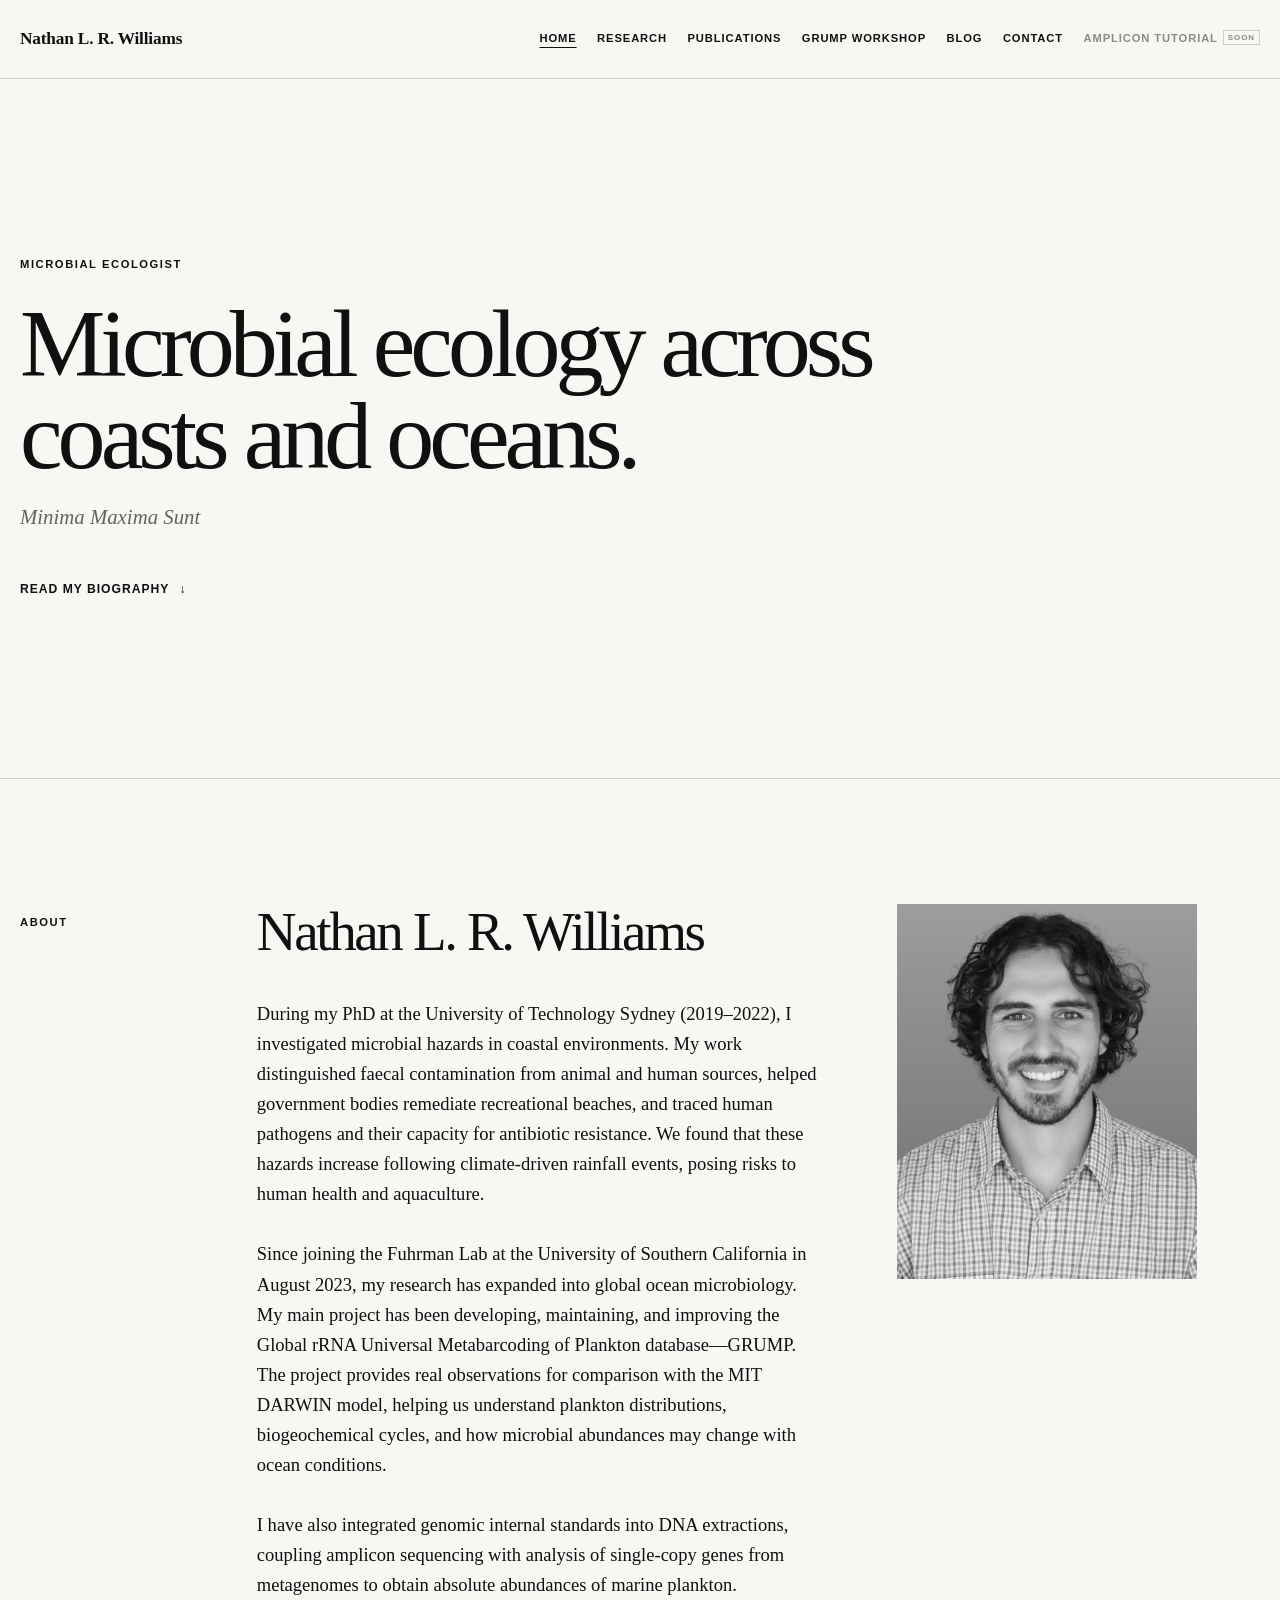
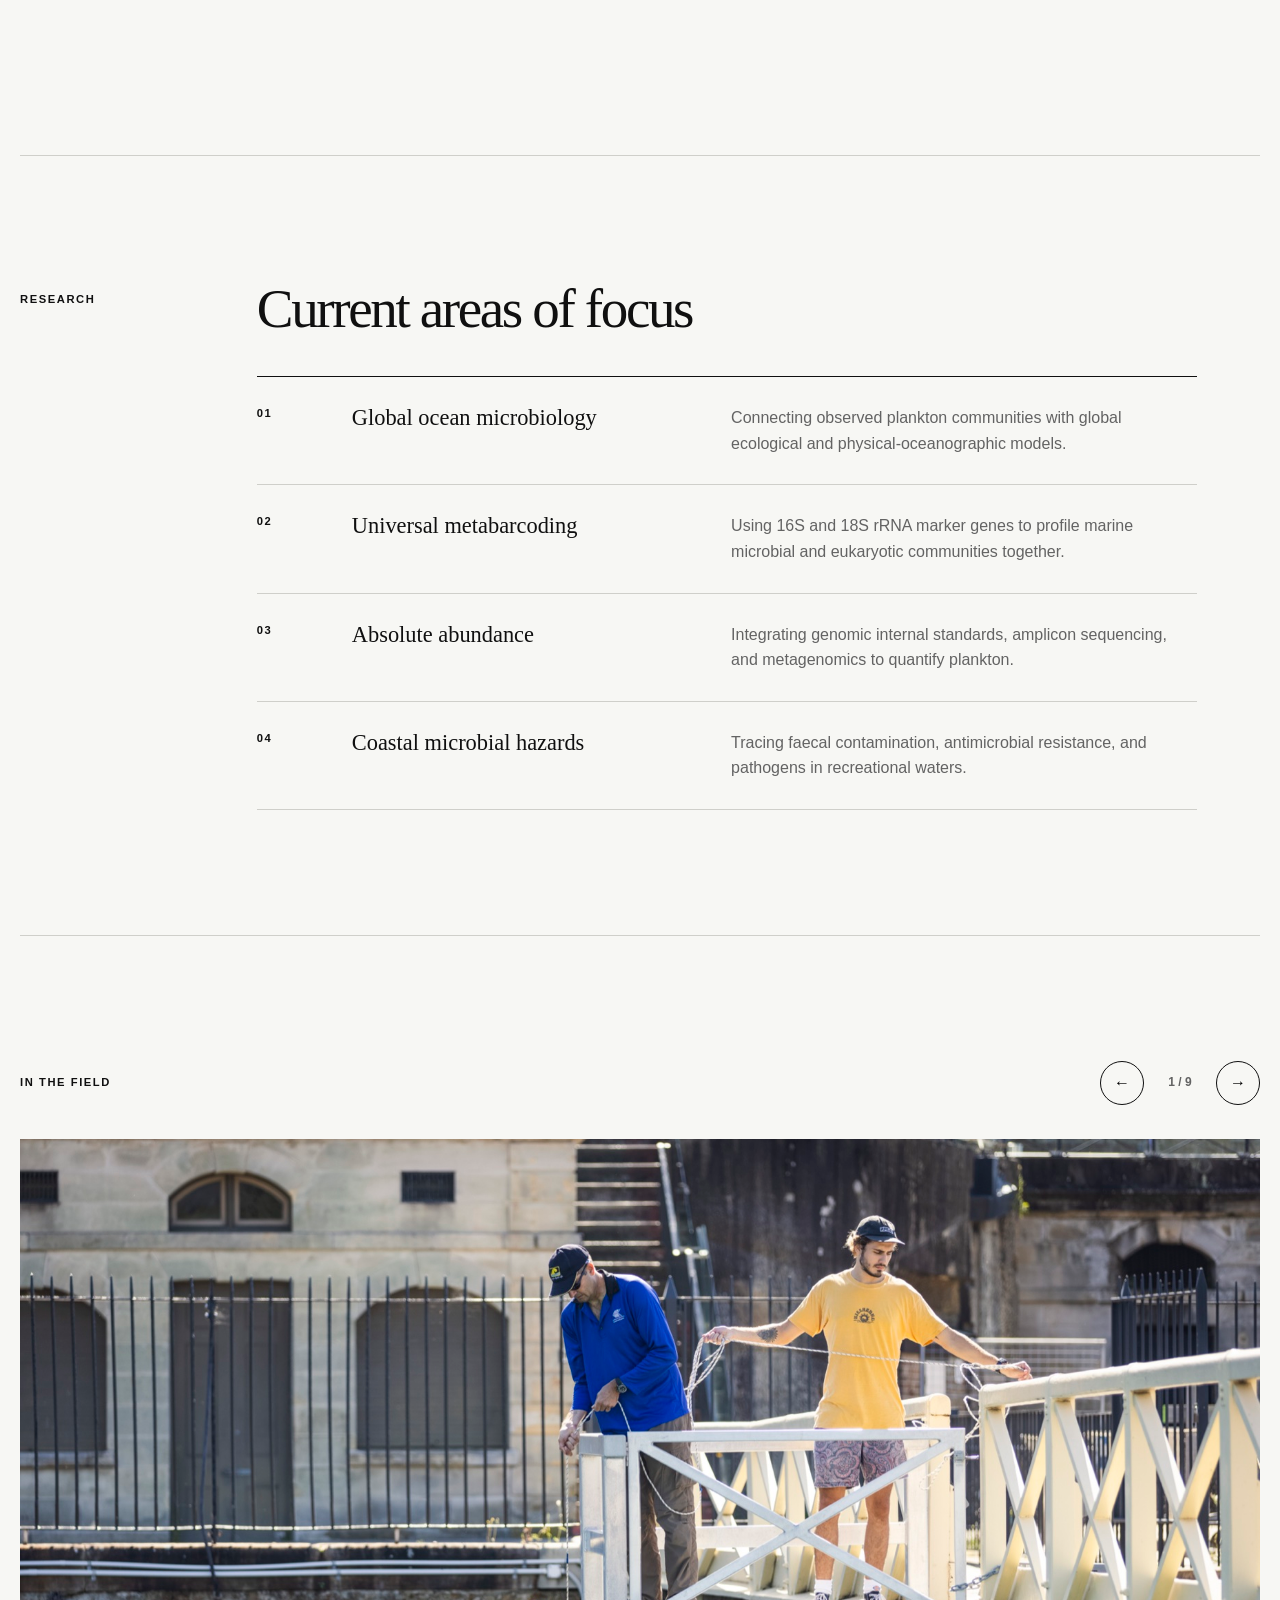
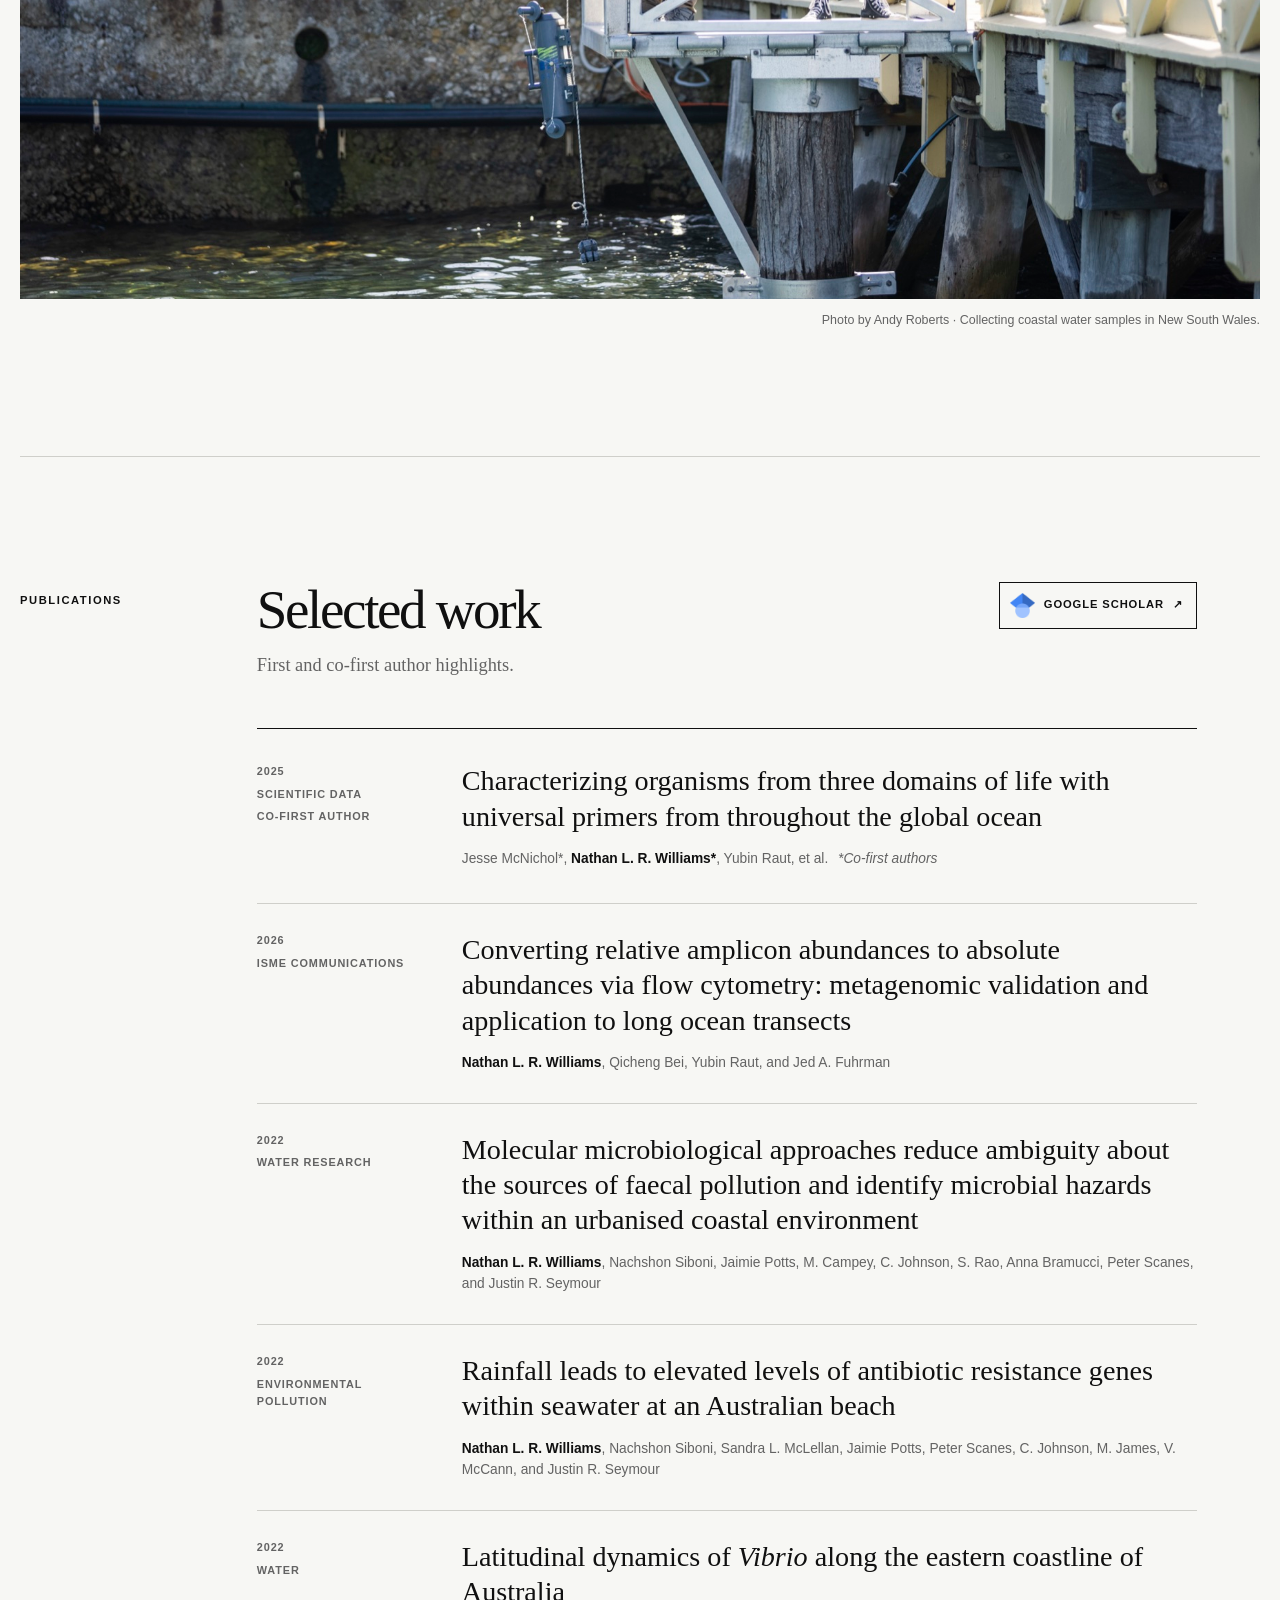
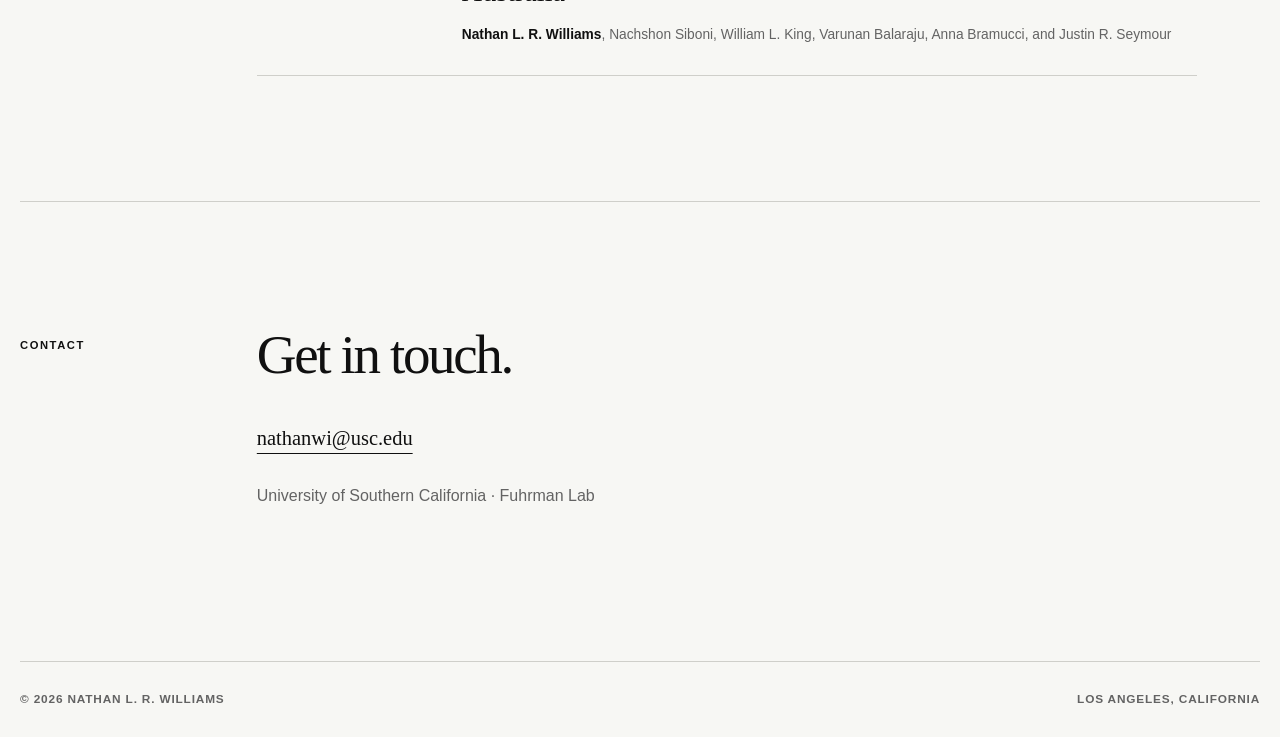
==== index.html @ d1e09d86 "Publish portfolio and GRUMP Workshop" ====
<!DOCTYPE html>
<html lang="en">
<head>
  <meta charset="UTF-8" />
  <meta name="viewport" content="width=device-width, initial-scale=1.0" />
  <meta name="description" content="Nathan L. R. Williams — microbial ecologist studying coastal environments, global ocean microbiology, and marine plankton." />
  <title>Nathan L. R. Williams</title>
  <link rel="stylesheet" href="css/style.css" />
  <script defer src="js/script.js"></script>
</head>
<body>
  <a class="skip-link" href="#main-content">Skip to content</a>

  <header class="site-header">
    <div class="header-inner">
      <a class="wordmark" href="#home" aria-label="Nathan L. R. Williams, home">Nathan L. R. Williams</a>
      <button class="menu-button" type="button" aria-expanded="false" aria-controls="site-navigation">Menu</button>
      <nav class="site-nav" id="site-navigation" aria-label="Main navigation">
        <a href="#home" aria-current="page">Home</a>
        <a href="#research">Research</a>
        <a href="#publications">Publications</a>
        <a href="workshop/index.html">GRUMP Workshop</a>
        <a href="blog/index.html">Blog</a>
        <a href="#contact">Contact</a>
        <span class="nav-pending" title="Coming soon">Amplicon Tutorial</span>
      </nav>
    </div>
  </header>

  <main id="main-content">
    <section class="hero" id="home">
      <div class="hero-inner">
        <p class="eyebrow">Microbial ecologist</p>
        <h1>Microbial ecology across coasts and oceans.</h1>
        <p class="motto">Minima Maxima Sunt</p>
        <a class="text-link" href="#about">Read my biography <span aria-hidden="true">↓</span></a>
      </div>
    </section>

    <section class="section section-rule" id="about">
      <div class="section-label">About</div>
      <div class="section-content">
        <div class="bio-layout">
          <div class="prose">
            <h2>Nathan L. R. Williams</h2>
            <p>
              During my PhD at the University of Technology Sydney (2019–2022), I investigated microbial hazards in
              coastal environments. My work distinguished faecal contamination from animal and human sources, helped
              government bodies remediate recreational beaches, and traced human pathogens and their capacity for
              antibiotic resistance. We found that these hazards increase following climate-driven rainfall events,
              posing risks to human health and aquaculture.
            </p>
            <p>
              Since joining the Fuhrman Lab at the University of Southern California in August 2023, my research has
              expanded into global ocean microbiology. My main project has been developing, maintaining, and improving
              the Global rRNA Universal Metabarcoding of Plankton database—GRUMP. The project provides real observations
              for comparison with the MIT DARWIN model, helping us understand plankton distributions, biogeochemical
              cycles, and how microbial abundances may change with ocean conditions.
            </p>
            <p>
              I have also integrated genomic internal standards into DNA extractions, coupling amplicon sequencing with
              analysis of single-copy genes from metagenomes to obtain absolute abundances of marine plankton.
            </p>
          </div>
          <figure class="portrait">
            <img src="images/nathanwi_usc_edu-d04190b7-edit.jpg" alt="Portrait of Nathan L. R. Williams" />
          </figure>
        </div>
      </div>
    </section>

    <section class="section section-rule" id="research">
      <div class="section-label">Research</div>
      <div class="section-content">
        <h2>Current areas of focus</h2>
        <div class="research-list">
          <article>
            <p class="item-number">01</p>
            <h3>Global ocean microbiology</h3>
            <p>Connecting observed plankton communities with global ecological and physical-oceanographic models.</p>
          </article>
          <article>
            <p class="item-number">02</p>
            <h3>Universal metabarcoding</h3>
            <p>Using 16S and 18S rRNA marker genes to profile marine microbial and eukaryotic communities together.</p>
          </article>
          <article>
            <p class="item-number">03</p>
            <h3>Absolute abundance</h3>
            <p>Integrating genomic internal standards, amplicon sequencing, and metagenomics to quantify plankton.</p>
          </article>
          <article>
            <p class="item-number">04</p>
            <h3>Coastal microbial hazards</h3>
            <p>Tracing faecal contamination, antimicrobial resistance, and pathogens in recreational waters.</p>
          </article>
        </div>
      </div>
    </section>

    <section class="fieldwork section-rule" aria-label="Fieldwork photographs">
      <div class="fieldwork-heading">
        <p class="eyebrow">In the field</p>
        <div class="carousel-controls">
          <button class="carousel-button" type="button" data-carousel-prev aria-label="Previous fieldwork photo">←</button>
          <p class="carousel-count" aria-live="polite"><span data-carousel-current>1</span> / <span data-carousel-total>9</span></p>
          <button class="carousel-button" type="button" data-carousel-next aria-label="Next fieldwork photo">→</button>
        </div>
      </div>
      <div class="carousel" data-carousel>
        <figure class="carousel-slide is-active">
          <img src="images/fieldwork-web/field-sampling-076.jpg" alt="Researchers lowering water-sampling equipment from a coastal pier" />
          <figcaption>Photo by Andy Roberts · Collecting coastal water samples in New South Wales.</figcaption>
        </figure>
        <figure class="carousel-slide">
          <img loading="lazy" src="images/fieldwork-web/field-sampling-081.jpg" alt="Collecting a coastal water sample from a dock" />
          <figcaption>Photo by Andy Roberts · Sampling the coastal microbial community.</figcaption>
        </figure>
        <figure class="carousel-slide">
          <img loading="lazy" src="images/fieldwork-web/field-sampling-107.jpg" alt="Carrying sampling containers beside a coastal sewage-overflow warning sign" />
          <figcaption>Photo by Andy Roberts · Tracing microbial hazards from catchment to coast.</figcaption>
        </figure>
        <figure class="carousel-slide">
          <img loading="lazy" src="images/fieldwork-web/field-sampling-119.jpg" alt="Researchers collecting water samples along a shoreline" />
          <figcaption>Photo by Andy Roberts · Sampling recreational coastal waters.</figcaption>
        </figure>
        <figure class="carousel-slide">
          <img loading="lazy" src="images/fieldwork-web/field-sampling-141.jpg" alt="A coastal field team standing beside a water-quality warning sign" />
          <figcaption>Photo by Andy Roberts · Field collaboration in New South Wales.</figcaption>
        </figure>
        <figure class="carousel-slide">
          <img loading="lazy" src="images/fieldwork%20slide%20deck/PXL_20240117_182306204.jpg" alt="Oceanographic equipment and open ocean viewed from a research vessel" />
          <figcaption>Oceanographic fieldwork at sea.</figcaption>
        </figure>
        <figure class="carousel-slide">
          <img loading="lazy" src="images/fieldwork%20slide%20deck/PXL_20240710_223654383.jpg" alt="Nathan Williams standing beside a research vessel" />
          <figcaption>Preparing for fieldwork aboard a research vessel.</figcaption>
        </figure>
        <figure class="carousel-slide">
          <img loading="lazy" src="images/fieldwork%20slide%20deck/PXL_20240911_183008460.jpg" alt="An oceanographic instrument being lowered into the ocean" />
          <figcaption>Deploying instruments to connect biology with ocean physics.</figcaption>
        </figure>
        <figure class="carousel-slide">
          <img loading="lazy" src="images/fieldwork%20slide%20deck/PXL_20241113_185504453.jpg" alt="Research vessel deck, sampling equipment, and the open ocean" />
          <figcaption>Working across scales, from individual samples to ocean basins.</figcaption>
        </figure>
      </div>
    </section>

    <section class="section section-rule" id="publications">
      <div class="section-label">Publications</div>
      <div class="section-content">
        <div class="publications-heading">
          <div>
            <h2>Selected work</h2>
            <p class="publication-intro">First and co-first author highlights.</p>
          </div>
          <a class="scholar-link" href="https://scholar.google.com.au/citations?user=ym854jgAAAAJ&amp;hl=en" target="_blank" rel="noopener">
            <img class="scholar-logo" src="images/Google_Scholar_logo.svg.webp" alt="" />
            <span>Google Scholar</span>
            <span aria-hidden="true">↗</span>
          </a>
        </div>

        <div class="publication-list">
          <article class="publication publication--featured">
            <div class="publication-meta">
              <span>2025</span>
              <span>Scientific Data</span>
              <span>Co-first author</span>
            </div>
            <h3>
              <a href="https://doi.org/10.1038/s41597-025-05423-9" target="_blank" rel="noopener">
                Characterizing organisms from three domains of life with universal primers from throughout the global ocean
              </a>
            </h3>
            <p>Jesse McNichol*, <strong>Nathan L. R. Williams*</strong>, Yubin Raut, et al. <span class="cofirst">*Co-first authors</span></p>
          </article>

          <article class="publication">
            <div class="publication-meta">
              <span>2026</span>
              <span>ISME Communications</span>
            </div>
            <h3>
              <a href="https://doi.org/10.1093/ismeco/ycag081" target="_blank" rel="noopener">
                Converting relative amplicon abundances to absolute abundances via flow cytometry: metagenomic
                validation and application to long ocean transects
              </a>
            </h3>
            <p><strong>Nathan L. R. Williams</strong>, Qicheng Bei, Yubin Raut, and Jed A. Fuhrman</p>
          </article>

          <article class="publication">
            <div class="publication-meta">
              <span>2022</span>
              <span>Water Research</span>
            </div>
            <h3>
              <a href="https://doi.org/10.1016/j.watres.2022.118534" target="_blank" rel="noopener">
                Molecular microbiological approaches reduce ambiguity about the sources of faecal pollution and
                identify microbial hazards within an urbanised coastal environment
              </a>
            </h3>
            <p><strong>Nathan L. R. Williams</strong>, Nachshon Siboni, Jaimie Potts, M. Campey, C. Johnson, S. Rao, Anna Bramucci, Peter Scanes, and Justin R. Seymour</p>
          </article>

          <article class="publication">
            <div class="publication-meta">
              <span>2022</span>
              <span>Environmental Pollution</span>
            </div>
            <h3>
              <a href="https://doi.org/10.1016/j.envpol.2022.119456" target="_blank" rel="noopener">
                Rainfall leads to elevated levels of antibiotic resistance genes within seawater at an Australian beach
              </a>
            </h3>
            <p><strong>Nathan L. R. Williams</strong>, Nachshon Siboni, Sandra L. McLellan, Jaimie Potts, Peter Scanes, C. Johnson, M. James, V. McCann, and Justin R. Seymour</p>
          </article>

          <article class="publication">
            <div class="publication-meta">
              <span>2022</span>
              <span>Water</span>
            </div>
            <h3>
              <a href="https://doi.org/10.3390/w14162510" target="_blank" rel="noopener">
                Latitudinal dynamics of <em>Vibrio</em> along the eastern coastline of Australia
              </a>
            </h3>
            <p><strong>Nathan L. R. Williams</strong>, Nachshon Siboni, William L. King, Varunan Balaraju, Anna Bramucci, and Justin R. Seymour</p>
          </article>
        </div>
      </div>
    </section>

    <section class="section contact section-rule" id="contact">
      <div class="section-label">Contact</div>
      <div class="section-content">
        <h2>Get in touch.</h2>
        <a class="email-link" href="mailto:nathanwi@usc.edu">nathanwi@usc.edu</a>
        <p class="contact-note">University of Southern California · Fuhrman Lab</p>
      </div>
    </section>
  </main>

  <footer class="site-footer">
    <p>© <span id="currentYear"></span> Nathan L. R. Williams</p>
    <p>Los Angeles, California</p>
  </footer>
</body>
</html>
---- css/style.css ----
:root {
  --paper: #f7f7f4;
  --ink: #101010;
  --muted: #636363;
  --line: #cfcfca;
  --white: #ffffff;
  --data-blue: #1768ac;
  --max-width: 1240px;
  --serif: "Iowan Old Style", "Palatino Linotype", Palatino, Georgia, serif;
  --sans: -apple-system, BlinkMacSystemFont, "Helvetica Neue", Helvetica, Arial, sans-serif;
}

* { box-sizing: border-box; }
html { scroll-behavior: smooth; }
body {
  margin: 0;
  background: var(--paper);
  color: var(--ink);
  font-family: var(--sans);
  line-height: 1.6;
}
img { max-width: 100%; }
a { color: inherit; }
button { font: inherit; }

.skip-link {
  position: fixed;
  top: 10px;
  left: 10px;
  z-index: 100;
  padding: 10px 14px;
  background: var(--ink);
  color: var(--white);
  transform: translateY(-150%);
}
.skip-link:focus { transform: translateY(0); }

.site-header {
  position: sticky;
  top: 0;
  z-index: 20;
  border-bottom: 1px solid var(--line);
  background: rgba(247, 247, 244, 0.96);
  backdrop-filter: blur(12px);
}
.header-inner,
.hero-inner,
.section,
.fieldwork,
.page-hero-inner,
.wide-section,
.site-footer {
  width: min(calc(100% - 40px), var(--max-width));
  margin-inline: auto;
}
.header-inner {
  min-height: 78px;
  display: flex;
  align-items: center;
  justify-content: space-between;
  gap: 24px;
}
.wordmark {
  flex: 0 0 auto;
  text-decoration: none;
  font-family: var(--serif);
  font-size: 1.08rem;
  font-weight: 700;
  letter-spacing: -0.01em;
}
.site-nav {
  display: flex;
  align-items: center;
  justify-content: flex-end;
  gap: clamp(13px, 1.6vw, 24px);
  font-size: 0.7rem;
  font-weight: 750;
  letter-spacing: 0.08em;
  text-transform: uppercase;
}
.site-nav a {
  text-decoration: none;
  white-space: nowrap;
}
.site-nav a:hover,
.site-nav a:focus-visible,
.site-nav a[aria-current="page"] {
  text-decoration: underline;
  text-underline-offset: 5px;
}
.nav-pending { color: #8a8a86; cursor: not-allowed; }
.nav-pending::after {
  content: "Soon";
  margin-left: 5px;
  padding: 2px 4px;
  border: 1px solid var(--line);
  font-size: 0.5rem;
  vertical-align: 2px;
}
.menu-button {
  display: none;
  padding: 8px 0;
  border: 0;
  background: transparent;
  color: var(--ink);
  font-size: 0.8rem;
  font-weight: 700;
  letter-spacing: 0.08em;
  text-transform: uppercase;
  cursor: pointer;
}

.hero {
  min-height: min(700px, calc(100vh - 78px));
  display: grid;
  align-items: center;
  border-bottom: 1px solid var(--line);
}
.hero-inner { padding-block: clamp(85px, 14vw, 170px); }
.eyebrow,
.section-label,
.item-number,
.kicker {
  margin: 0;
  font-size: 0.7rem;
  font-weight: 800;
  letter-spacing: 0.14em;
  text-transform: uppercase;
}
.hero h1 {
  max-width: 940px;
  margin: 24px 0 18px;
  font-family: var(--serif);
  font-size: clamp(3.1rem, 7.5vw, 7rem);
  font-weight: 400;
  letter-spacing: -0.052em;
  line-height: 0.96;
}
.motto {
  margin: 0 0 42px;
  color: var(--muted);
  font-family: var(--serif);
  font-size: clamp(1.05rem, 2vw, 1.3rem);
  font-style: italic;
}
.text-link,
.button-link {
  display: inline-flex;
  gap: 10px;
  align-items: center;
  color: var(--ink);
  font-size: 0.76rem;
  font-weight: 800;
  letter-spacing: 0.08em;
  text-decoration: none;
  text-transform: uppercase;
}
.text-link:hover { text-decoration: underline; text-underline-offset: 5px; }
.button-link {
  min-height: 44px;
  padding: 10px 14px;
  border: 1px solid var(--ink);
}
.button-link:hover,
.button-link:focus-visible { background: var(--ink); color: var(--white); }

.section {
  display: grid;
  grid-template-columns: 160px minmax(0, 1fr);
  gap: clamp(30px, 6vw, 90px);
  padding-block: clamp(72px, 10vw, 125px);
}
.section-rule { border-bottom: 1px solid var(--line); }
.section-label { padding-top: 10px; }
.section-content { max-width: 940px; }
.section-content h2,
.fieldwork h2,
.page-hero h1,
.wide-section h2 {
  margin: 0 0 40px;
  font-family: var(--serif);
  font-size: clamp(2.25rem, 4.3vw, 4.6rem);
  font-weight: 400;
  letter-spacing: -0.043em;
  line-height: 1;
}
.prose p,
.lead {
  max-width: 780px;
  margin: 0 0 24px;
  font-family: var(--serif);
  font-size: clamp(1.12rem, 1.8vw, 1.42rem);
  line-height: 1.58;
}
.bio-layout {
  display: grid;
  grid-template-columns: minmax(0, 1fr) minmax(220px, 300px);
  gap: clamp(40px, 6vw, 80px);
  align-items: start;
}
.bio-layout .prose p {
  margin-bottom: 30px;
  font-size: clamp(1.02rem, 1.45vw, 1.22rem);
  line-height: 1.62;
}
.portrait {
  position: sticky;
  top: 110px;
  margin: 0;
}
.portrait img {
  display: block;
  width: 100%;
  aspect-ratio: 4 / 5;
  object-fit: cover;
  object-position: 50% 25%;
  filter: grayscale(100%);
}

.research-list { border-top: 1px solid var(--ink); }
.research-list article {
  display: grid;
  grid-template-columns: 65px minmax(190px, 0.75fr) minmax(240px, 1fr);
  gap: 30px;
  padding: 28px 0;
  border-bottom: 1px solid var(--line);
}
.research-list h3,
.research-list p { margin: 0; }
.research-list h3 {
  font-family: var(--serif);
  font-size: 1.4rem;
  font-weight: 500;
  line-height: 1.2;
}
.research-list article > p:last-child { color: var(--muted); }

.fieldwork { padding-block: clamp(72px, 10vw, 125px); }
.fieldwork-heading {
  display: flex;
  justify-content: space-between;
  align-items: center;
  gap: 30px;
  margin-bottom: 34px;
}
.carousel-controls { display: flex; align-items: center; gap: 12px; }
.carousel-button {
  width: 44px;
  height: 44px;
  border: 1px solid var(--ink);
  border-radius: 50%;
  background: transparent;
  cursor: pointer;
}
.carousel-button:hover,
.carousel-button:focus-visible { background: var(--ink); color: var(--white); }
.carousel-count {
  min-width: 48px;
  margin: 0;
  color: var(--muted);
  text-align: center;
  font-size: 0.75rem;
  font-weight: 700;
}
.carousel { position: relative; }
.carousel-slide { display: none; margin: 0; }
.carousel-slide.is-active { display: block; }
.carousel-slide img {
  display: block;
  width: 100%;
  height: clamp(430px, 64vw, 760px);
  object-fit: cover;
}
.carousel-slide:nth-child(1) img { object-position: center 42%; }
.carousel-slide:nth-child(2) img { object-position: center 35%; }
.carousel-slide:nth-child(3) img { object-position: center 50%; }
.carousel-slide figcaption {
  display: flex;
  justify-content: flex-end;
  padding-top: 12px;
  color: var(--muted);
  font-size: 0.78rem;
}

.publications-heading {
  display: flex;
  align-items: flex-start;
  justify-content: space-between;
  gap: 30px;
  margin-bottom: 48px;
}
.publications-heading h2 { margin-bottom: 14px; }
.publication-intro {
  margin: 0;
  color: var(--muted);
  font-family: var(--serif);
  font-size: 1.15rem;
}
.scholar-link {
  flex: 0 0 auto;
  display: inline-flex;
  align-items: center;
  gap: 9px;
  padding: 10px 13px 10px 10px;
  border: 1px solid var(--ink);
  text-decoration: none;
  font-size: 0.7rem;
  font-weight: 800;
  letter-spacing: 0.08em;
  text-transform: uppercase;
}
.scholar-link:hover,
.scholar-link:focus-visible { background: var(--ink); color: var(--white); }
.scholar-logo { width: 25px; height: 25px; object-fit: contain; }
.publication-list { border-top: 1px solid var(--ink); }
.publication {
  display: grid;
  grid-template-columns: 175px minmax(0, 1fr);
  column-gap: 30px;
  padding: 28px 0 30px;
  border-bottom: 1px solid var(--line);
}
.publication--featured { padding-block: 34px; }
.publication-meta {
  display: grid;
  align-content: start;
  gap: 5px;
  color: var(--muted);
  font-size: 0.68rem;
  font-weight: 800;
  letter-spacing: 0.08em;
  text-transform: uppercase;
}
.publication h3,
.publication > p { grid-column: 2; }
.publication h3 {
  margin: 0 0 14px;
  font-family: var(--serif);
  font-size: clamp(1.28rem, 2.2vw, 1.9rem);
  font-weight: 500;
  line-height: 1.25;
}
.publication h3 a { text-decoration: none; }
.publication h3 a:hover,
.publication h3 a:focus-visible {
  text-decoration: underline;
  text-decoration-thickness: 1px;
  text-underline-offset: 5px;
}
.publication > p {
  margin: 0;
  color: var(--muted);
  font-size: 0.86rem;
  line-height: 1.55;
}
.publication strong { color: var(--ink); }
.cofirst { margin-left: 6px; font-style: italic; }

.contact { min-height: 460px; }
.email-link {
  display: inline-block;
  max-width: 100%;
  font-family: var(--serif);
  font-size: clamp(1rem, 1.6vw, 1.35rem);
  text-decoration-thickness: 1px;
  text-underline-offset: 8px;
  overflow-wrap: anywhere;
}
.contact-note { margin: 28px 0 0; color: var(--muted); }
.site-footer {
  display: flex;
  justify-content: space-between;
  gap: 20px;
  padding-block: 28px;
  color: var(--muted);
  font-size: 0.74rem;
  font-weight: 700;
  letter-spacing: 0.07em;
  text-transform: uppercase;
}
.site-footer p { margin: 0; }

/* Interior pages */
.page-hero { border-bottom: 1px solid var(--line); }
.page-hero-inner { padding-block: clamp(86px, 12vw, 150px); }
.page-hero h1 { max-width: 970px; margin: 20px 0 28px; }
.page-hero .lead { max-width: 850px; color: var(--muted); }
.hero-actions { display: flex; flex-wrap: wrap; gap: 10px; margin-top: 34px; }
.wide-section { padding-block: clamp(70px, 9vw, 115px); border-bottom: 1px solid var(--line); }
.wide-section > h2 { max-width: 800px; }
.stats-grid,
.resource-grid,
.figure-grid,
.blog-grid {
  display: grid;
  grid-template-columns: repeat(3, minmax(0, 1fr));
  border-top: 1px solid var(--ink);
}
.stat,
.resource-card,
.blog-card {
  padding: 28px;
  border-right: 1px solid var(--line);
  border-bottom: 1px solid var(--line);
}
.stat:last-child,
.resource-card:last-child,
.blog-card:last-child { border-right: 0; }
.stat strong {
  display: block;
  margin-bottom: 7px;
  font-family: var(--serif);
  font-size: clamp(2rem, 4vw, 4rem);
  font-weight: 400;
  line-height: 1;
}
.stat span { color: var(--muted); font-size: 0.85rem; }
.figure-grid {
  grid-template-columns: minmax(0, 1fr);
  gap: 54px;
  max-width: 1000px;
  margin-inline: auto;
  border-top: 0;
}
.science-figure {
  width: 100%;
  margin: 0 auto;
}
.science-figure img {
  display: block;
  width: 100%;
  border: 1px solid var(--line);
  background: var(--white);
}
.science-figure figcaption {
  margin-top: 12px;
  color: var(--muted);
  font-size: 0.78rem;
  text-align: center;
}
.explorer-intro {
  max-width: 820px;
  margin: -18px 0 38px;
  color: var(--muted);
  font-family: var(--serif);
  font-size: clamp(1.08rem, 1.7vw, 1.35rem);
}
.explorer-controls {
  display: grid;
  grid-template-columns: repeat(4, minmax(0, 1fr));
  gap: 18px;
  padding: 24px 0 28px;
  border-top: 1px solid var(--ink);
  border-bottom: 1px solid var(--line);
}
.explorer-controls label {
  display: grid;
  gap: 7px;
}
.explorer-controls label > span {
  font-size: 0.68rem;
  font-weight: 800;
  letter-spacing: 0.08em;
  text-transform: uppercase;
}
.explorer-controls select {
  width: 100%;
  min-height: 46px;
  padding: 9px 34px 9px 10px;
  border: 1px solid var(--ink);
  border-radius: 0;
  background: var(--paper);
  color: var(--ink);
  font: 0.88rem var(--sans);
}
.explorer-controls select:disabled {
  border-color: var(--line);
  color: var(--muted);
}
.explorer-summary {
  min-height: 62px;
  display: flex;
  align-items: center;
  justify-content: space-between;
  gap: 24px;
  padding-block: 14px;
}
.explorer-summary p {
  margin: 0;
  color: var(--muted);
  font-size: 0.82rem;
}
.abundance-legend {
  flex: 0 0 auto;
  display: flex;
  align-items: center;
  gap: 8px;
  color: var(--muted);
  font-size: 0.65rem;
  font-weight: 700;
}
.abundance-size-key {
  min-width: 76px;
  height: 24px;
  display: inline-flex;
  align-items: center;
  justify-content: space-around;
}
.abundance-size-key i {
  display: inline-block;
  border-radius: 50%;
  background: var(--data-blue);
}
.abundance-size-key i:nth-child(1) {
  width: 6px;
  height: 6px;
}
.abundance-size-key i:nth-child(2) {
  width: 12px;
  height: 12px;
}
.abundance-size-key i:nth-child(3) {
  width: 20px;
  height: 20px;
}
.interactive-figure {
  margin: 52px 0 0;
}
.interactive-figure + .interactive-figure {
  margin-top: 88px;
}
.interactive-figure-heading {
  display: flex;
  align-items: baseline;
  justify-content: space-between;
  gap: 24px;
  margin-bottom: 14px;
}
.interactive-figure-heading h3 {
  margin: 0;
  font-family: var(--serif);
  font-size: clamp(1.5rem, 2.5vw, 2.15rem);
  font-weight: 500;
}
.interactive-figure-heading p {
  margin: 0;
  color: var(--muted);
  font-size: 0.76rem;
}
.chart-frame {
  width: 100%;
  overflow: hidden;
  border-top: 1px solid var(--ink);
  border-bottom: 1px solid var(--line);
  background: var(--white);
}
.chart-frame svg {
  display: block;
  width: 100%;
  height: auto;
}
#grump-map {
  cursor: grab;
  touch-action: none;
}
#grump-map:active { cursor: grabbing; }
.interactive-figure figcaption {
  margin-top: 12px;
  color: var(--muted);
  font-size: 0.76rem;
  text-align: center;
}
.map-graticule {
  fill: none;
  stroke: #d8d8d2;
  stroke-width: 0.7;
}
.map-land {
  fill: #ecece7;
  stroke: #94948e;
  stroke-width: 0.8;
}
.map-sample-points circle,
.depth-sample-points circle {
  fill: #c8c8c3;
  fill-opacity: 1;
}
.map-abundance-points circle,
.depth-abundance-points circle {
  fill: var(--data-blue);
  stroke: var(--white);
  stroke-width: 0.8;
  fill-opacity: 0.88;
}
.chart-grid line {
  stroke: #deded9;
  stroke-width: 1;
}
.chart-grid path { display: none; }
.chart-axis path,
.chart-axis line {
  stroke: #777772;
}
.chart-axis text,
.chart-axis-label {
  fill: var(--muted);
  font-family: var(--sans);
  font-size: 12px;
}
.resource-card h3,
.blog-card h3,
.tutorial-step h2 {
  margin: 8px 0 12px;
  font-family: var(--serif);
  font-size: 1.55rem;
  font-weight: 500;
  line-height: 1.2;
}
.section-title-only { margin-bottom: 34px !important; }
.resource-card p,
.blog-card p { color: var(--muted); }
.resource-card a,
.blog-card a { text-underline-offset: 4px; }
.updates-list { border-top: 1px solid var(--ink); }
.update-item {
  display: grid;
  grid-template-columns: 180px 1fr;
  gap: 30px;
  padding: 28px 0;
  border-bottom: 1px solid var(--line);
}
.update-item time,
.post-meta { color: var(--muted); font-size: 0.72rem; font-weight: 800; letter-spacing: 0.08em; text-transform: uppercase; }
.update-item h3 { margin: 0 0 8px; font-family: var(--serif); font-size: 1.45rem; font-weight: 500; }
.update-item p { margin: 0; color: var(--muted); }
.tutorial-layout {
  display: grid;
  grid-template-columns: 230px minmax(0, 1fr);
  gap: clamp(35px, 6vw, 85px);
  align-items: start;
}
.tutorial-nav {
  position: sticky;
  top: 110px;
  display: grid;
  border-top: 1px solid var(--ink);
}
.tutorial-nav a {
  padding: 12px 0;
  border-bottom: 1px solid var(--line);
  color: var(--muted);
  font-size: 0.76rem;
  font-weight: 700;
  text-decoration: none;
}
.tutorial-nav a:hover { color: var(--ink); }
.tutorial-step { padding: 0 0 72px; }
.tutorial-step + .tutorial-step { padding-top: 72px; border-top: 1px solid var(--line); }
.tutorial-step > p { max-width: 780px; }
.taxonomy-tool {
  margin-top: 42px;
  padding: clamp(24px, 4vw, 38px);
  border: 1px solid var(--ink);
  background: var(--white);
}
.taxonomy-tool label {
  display: block;
  margin-bottom: 8px;
  font-family: var(--serif);
  font-size: 1.45rem;
}
.taxonomy-tool > p {
  max-width: 760px;
  margin: 0 0 22px;
  color: var(--muted);
}
.taxonomy-input {
  width: 100%;
  padding: 15px 0;
  border: 0;
  border-bottom: 2px solid var(--ink);
  border-radius: 0;
  background: transparent;
  color: var(--ink);
  font: 1.1rem var(--sans);
  outline: none;
}
.taxonomy-input:focus { border-bottom-width: 4px; }
.taxonomy-status {
  min-height: 24px;
  margin: 13px 0 0 !important;
  font-size: 0.78rem;
}
.taxonomy-results { border-top: 1px solid var(--line); }
.taxonomy-result {
  width: 100%;
  display: flex;
  justify-content: space-between;
  gap: 20px;
  padding: 12px 0;
  border: 0;
  border-bottom: 1px solid var(--line);
  background: transparent;
  color: var(--ink);
  text-align: left;
  cursor: pointer;
}
.taxonomy-result:hover,
.taxonomy-result:focus-visible { padding-inline: 10px; background: var(--ink); color: var(--white); }
.taxonomy-result span:last-child {
  color: var(--muted);
  font-size: 0.7rem;
  font-weight: 800;
  letter-spacing: 0.08em;
  text-transform: uppercase;
}
.taxonomy-result:hover span:last-child,
.taxonomy-result:focus-visible span:last-child { color: var(--white); }
.generated-code {
  margin-top: 38px;
  padding-top: 38px;
  border-top: 1px solid var(--line);
}
.generated-code h3 {
  margin: 10px 0 12px;
  font-family: var(--serif);
  font-size: 1.8rem;
  font-weight: 500;
}
.generated-code > p:not(.kicker) { max-width: 760px; color: var(--muted); }
.code-shell { position: relative; margin-top: 24px; }
.copy-button {
  position: absolute;
  top: 10px;
  right: 10px;
  z-index: 2;
  padding: 7px 10px;
  border: 1px solid #4b4b4b;
  background: #191919;
  color: #f4f4f4;
  font-size: 0.67rem;
  font-weight: 800;
  letter-spacing: 0.07em;
  text-transform: uppercase;
  cursor: pointer;
}
.copy-button:hover,
.copy-button:focus-visible { background: #f4f4f4; color: #191919; }
pre {
  margin: 0;
  padding: 52px 22px 24px;
  overflow-x: auto;
  background: #151515;
  color: #f3f3ed;
  font: 0.82rem/1.6 ui-monospace, SFMono-Regular, Menlo, Monaco, Consolas, monospace;
  tab-size: 2;
}
.blog-intro {
  max-width: 780px;
  color: var(--ink) !important;
  font-size: clamp(1.5rem, 3vw, 2.6rem);
}
.blog-card { min-height: 250px; }
.blog-card .post-meta { margin: 0 0 36px; }
.blog-card h3 { font-size: 1.8rem; }
.empty-state {
  padding: 36px;
  border: 1px solid var(--line);
  font-family: var(--serif);
  font-size: 1.25rem;
}

@media (max-width: 1040px) {
  .site-nav { gap: 12px; font-size: 0.65rem; }
  .nav-pending::after { display: none; }
  .explorer-controls { grid-template-columns: repeat(2, minmax(0, 1fr)); }
}
@media (max-width: 880px) {
  .menu-button { display: block; }
  .site-nav {
    position: absolute;
    top: 78px;
    left: 0;
    right: 0;
    display: none;
    align-items: stretch;
    gap: 0;
    padding: 8px 20px 20px;
    border-bottom: 1px solid var(--line);
    background: var(--paper);
  }
  .site-nav.is-open { display: grid; }
  .site-nav a,
  .nav-pending { padding: 12px 0; border-bottom: 1px solid var(--line); }
  .section { grid-template-columns: 1fr; gap: 30px; }
  .bio-layout { grid-template-columns: 1fr; }
  .portrait { position: static; max-width: 440px; grid-row: 1; }
  .research-list article { grid-template-columns: 45px 1fr; }
  .research-list article > p:last-child { grid-column: 2; }
  .publications-heading { display: grid; }
  .scholar-link { width: fit-content; }
  .publication { grid-template-columns: 1fr; }
  .publication-meta,
  .publication h3,
  .publication > p { grid-column: 1; }
  .publication-meta { display: flex; flex-wrap: wrap; gap: 8px 16px; margin-bottom: 16px; }
  .figure-grid,
  .stats-grid,
  .resource-grid,
  .blog-grid { grid-template-columns: 1fr; }
  .stat,
  .resource-card,
  .blog-card { border-right: 0; }
  .tutorial-layout { grid-template-columns: 1fr; }
  .tutorial-nav { position: static; grid-template-columns: repeat(2, 1fr); column-gap: 20px; margin-bottom: 30px; }
  .update-item { grid-template-columns: 1fr; gap: 8px; }
  .explorer-summary,
  .interactive-figure-heading {
    display: grid;
  }
}
@media (max-width: 620px) {
  .header-inner,
  .hero-inner,
  .section,
  .fieldwork,
  .page-hero-inner,
  .wide-section,
  .site-footer { width: min(calc(100% - 28px), var(--max-width)); }
  .hero { min-height: 620px; }
  .hero h1 { font-size: clamp(2.9rem, 15vw, 5rem); }
  .fieldwork-heading { display: grid; }
  .carousel-slide img { height: 62vh; min-height: 400px; }
  .site-footer { display: grid; }
  .tutorial-nav { grid-template-columns: 1fr; }
  .explorer-controls { grid-template-columns: 1fr; }
  .abundance-legend { flex-wrap: wrap; }
}
@media (prefers-reduced-motion: reduce) {
  html { scroll-behavior: auto; }
}
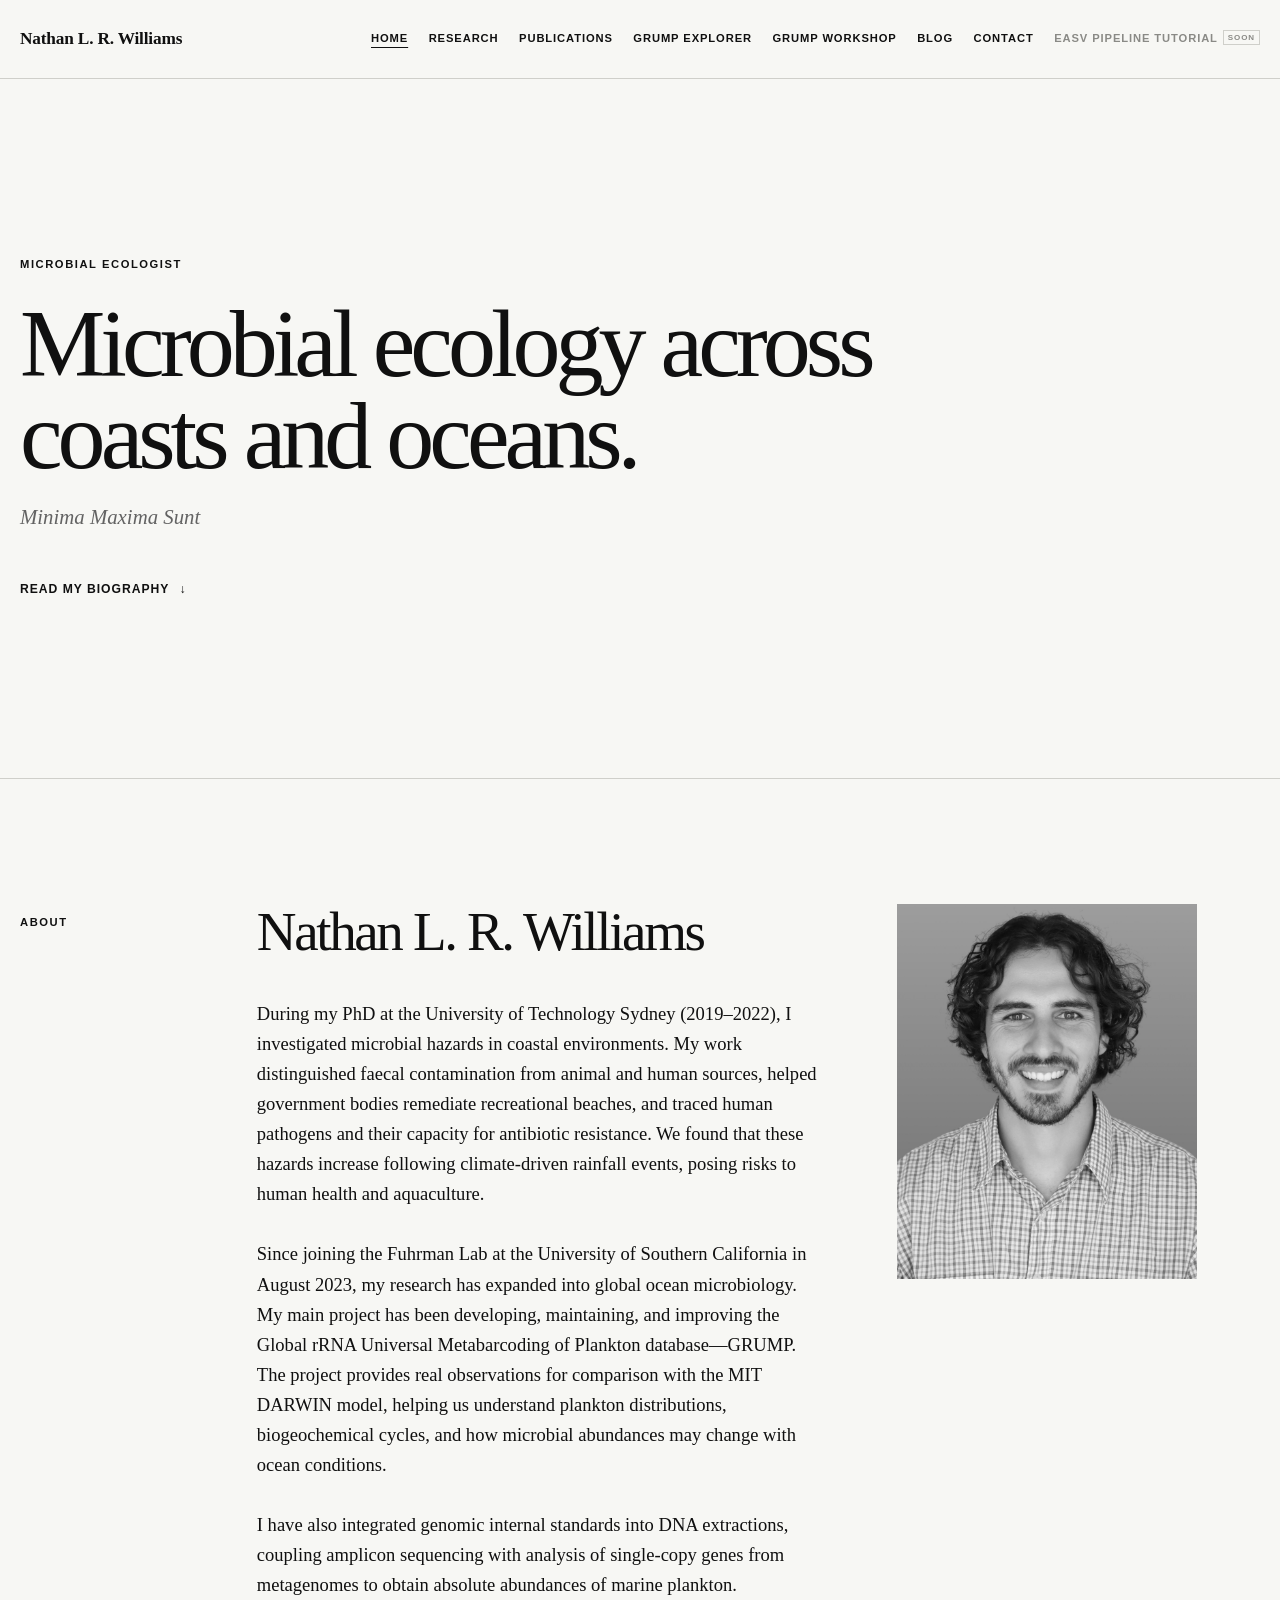
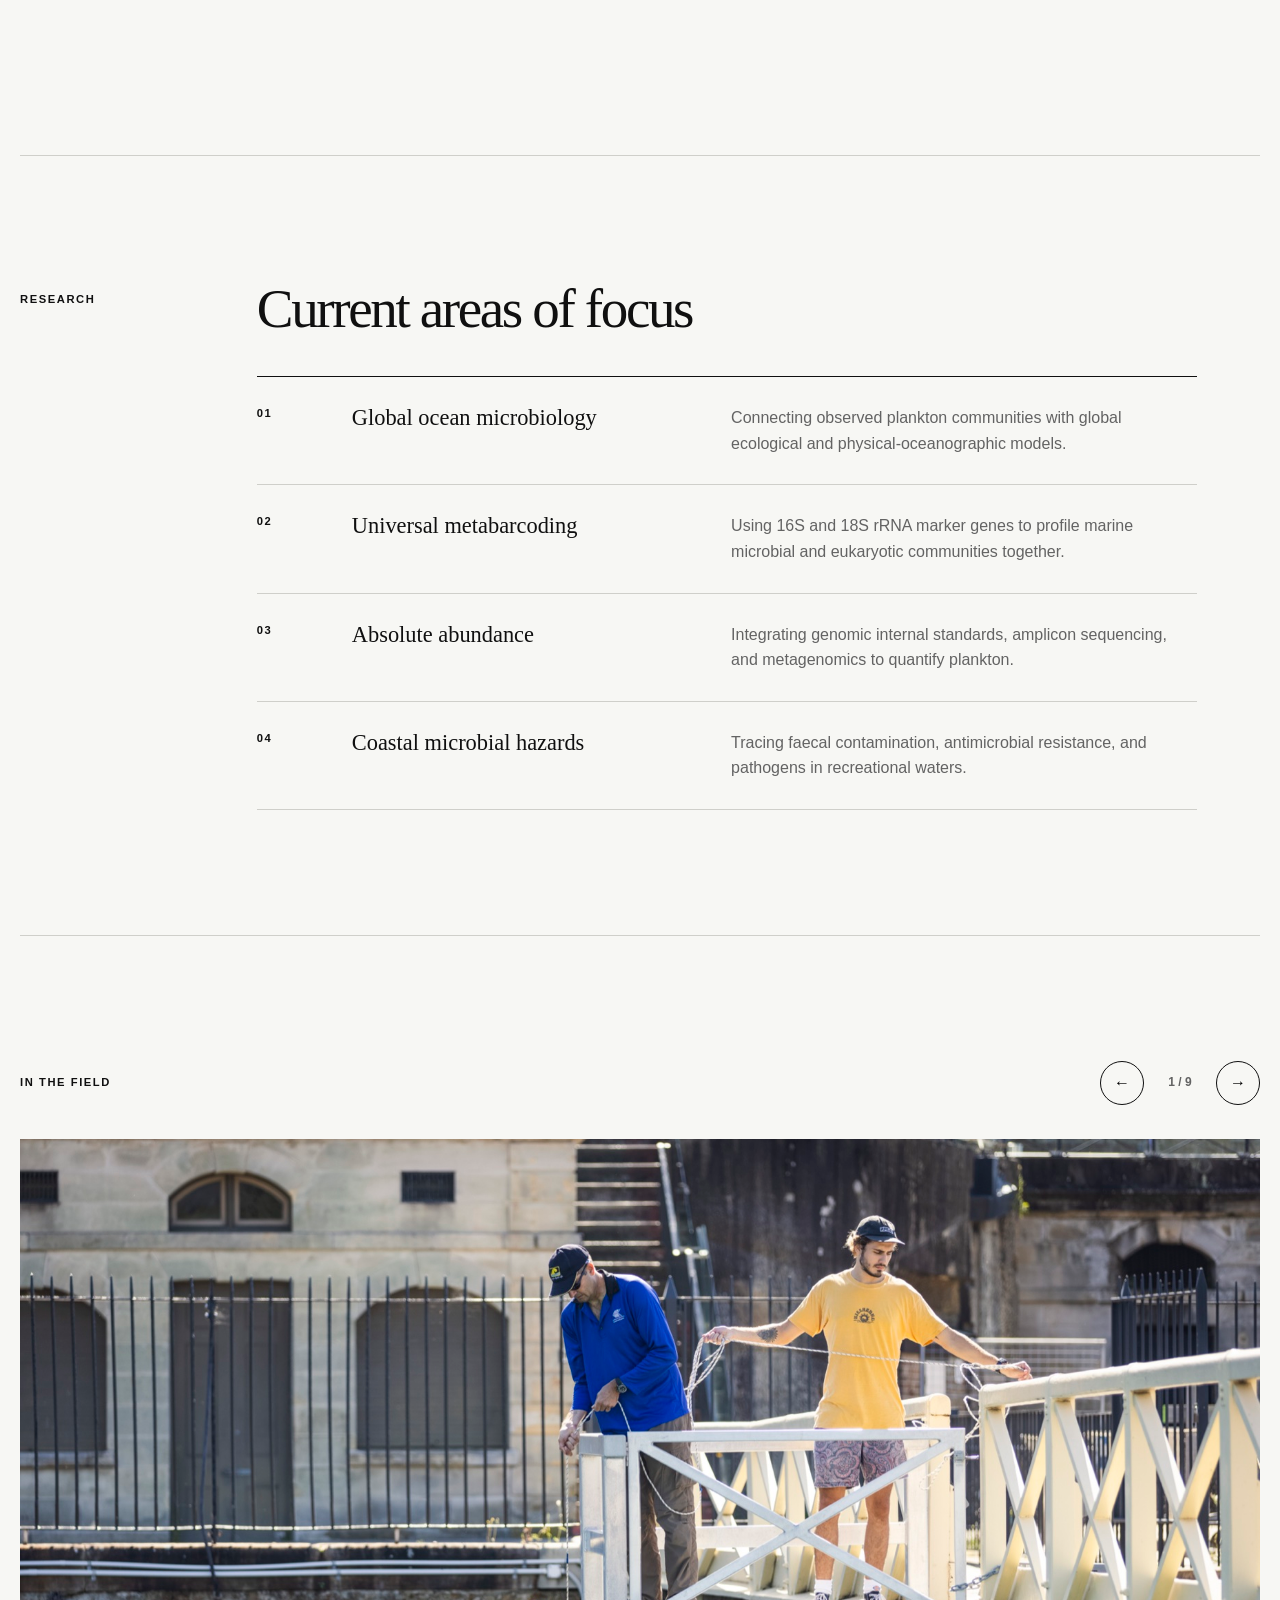
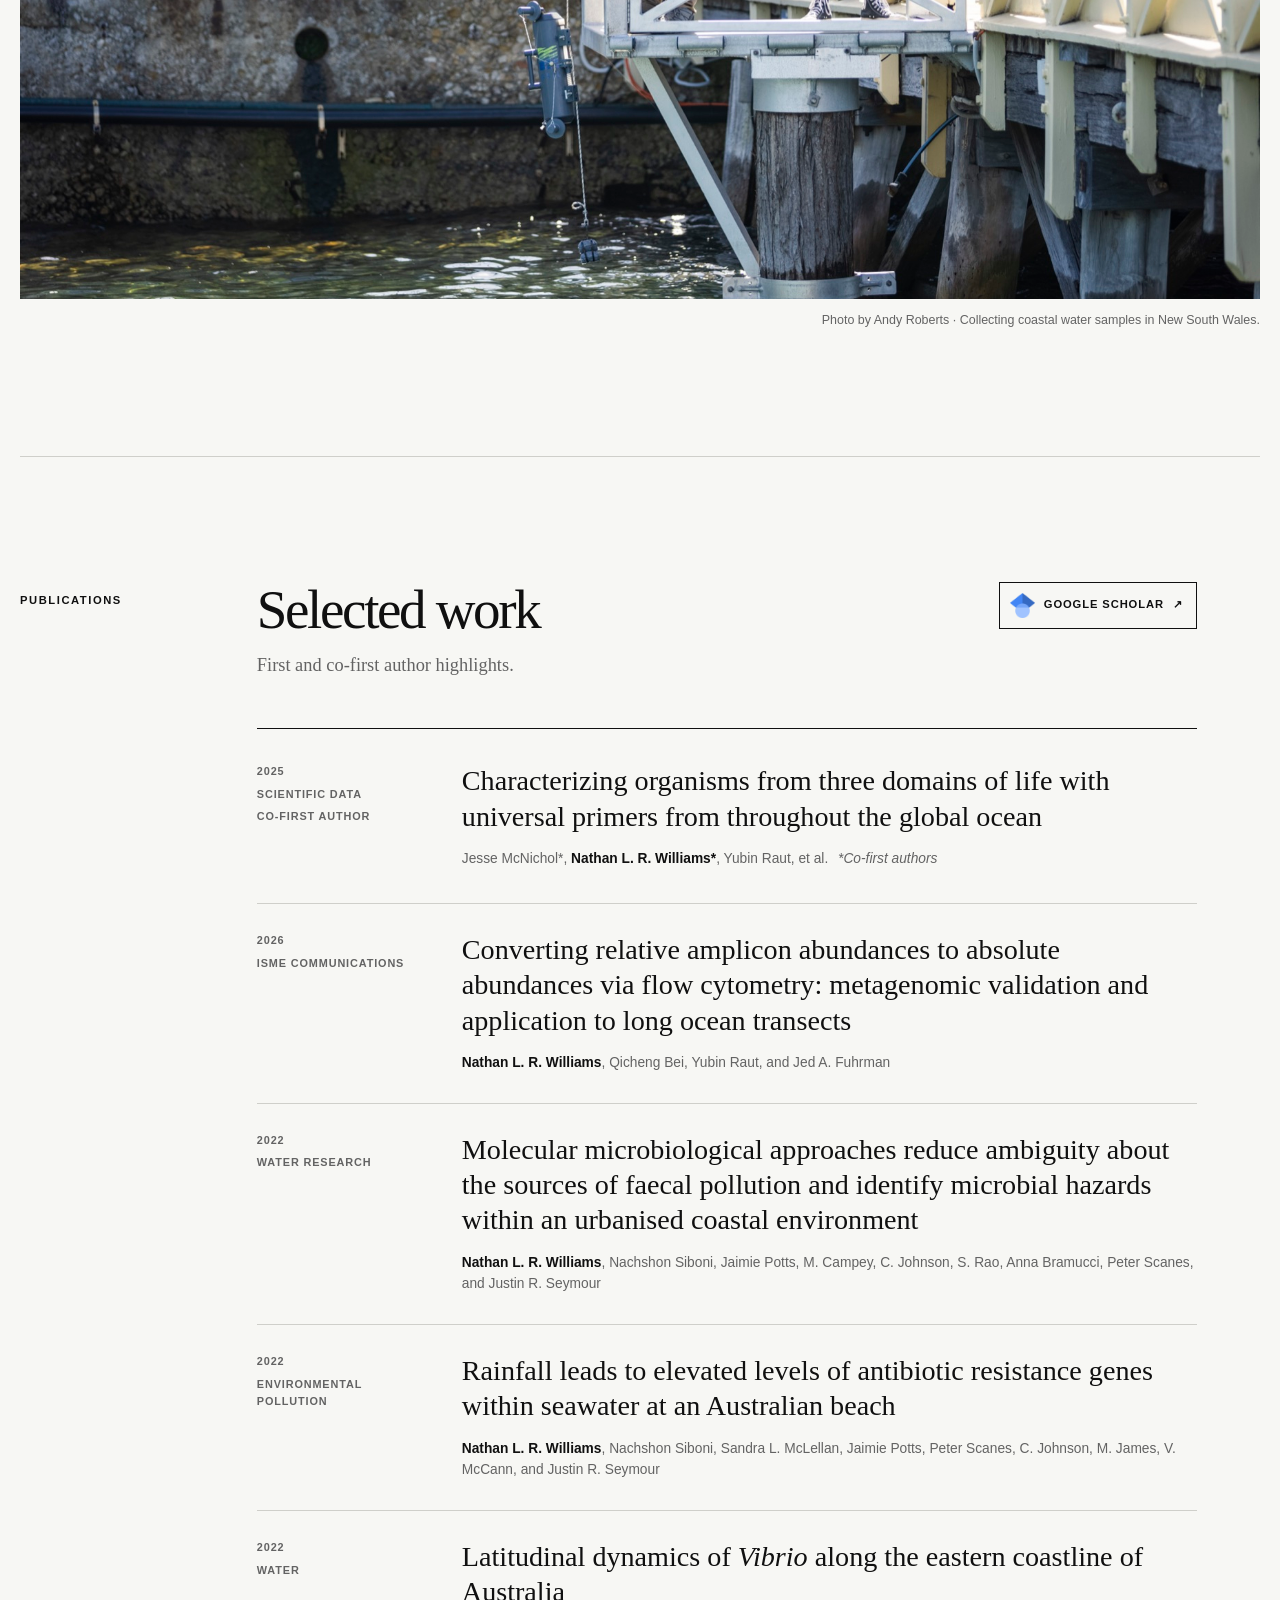
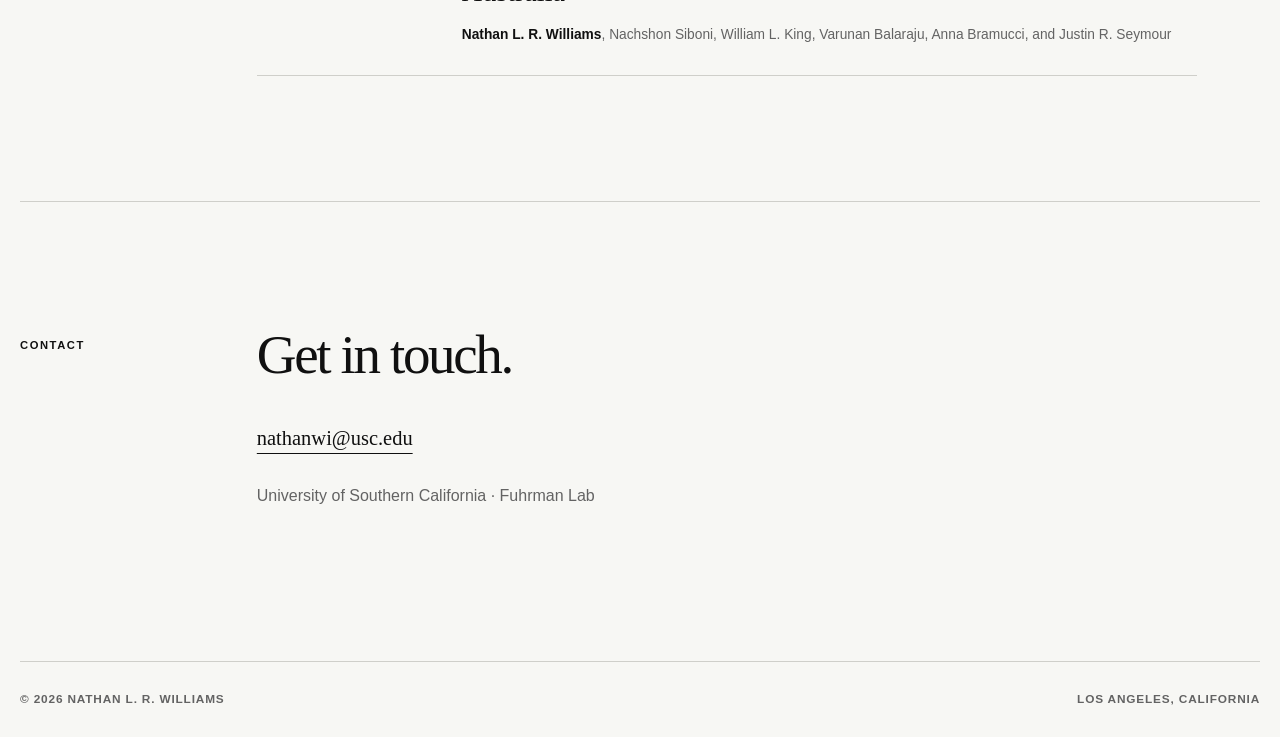
==== commit af0e69b6: "Link project tutorials from standalone repositories" ====
--- a/index.html
+++ b/index.html
@@ -19,10 +19,11 @@
         <a href="#home" aria-current="page">Home</a>
         <a href="#research">Research</a>
         <a href="#publications">Publications</a>
-        <a href="workshop/index.html">GRUMP Workshop</a>
+        <a href="https://nwilliams96.github.io/GRUMP/">GRUMP Explorer</a>
+        <a href="https://nwilliams96.github.io/GRUMP/workshop/">GRUMP Workshop</a>
         <a href="blog/index.html">Blog</a>
         <a href="#contact">Contact</a>
-        <span class="nav-pending" title="Coming soon">Amplicon Tutorial</span>
+        <span class="nav-pending" title="Private development site · Coming soon">eASV Pipeline Tutorial</span>
       </nav>
     </div>
   </header>
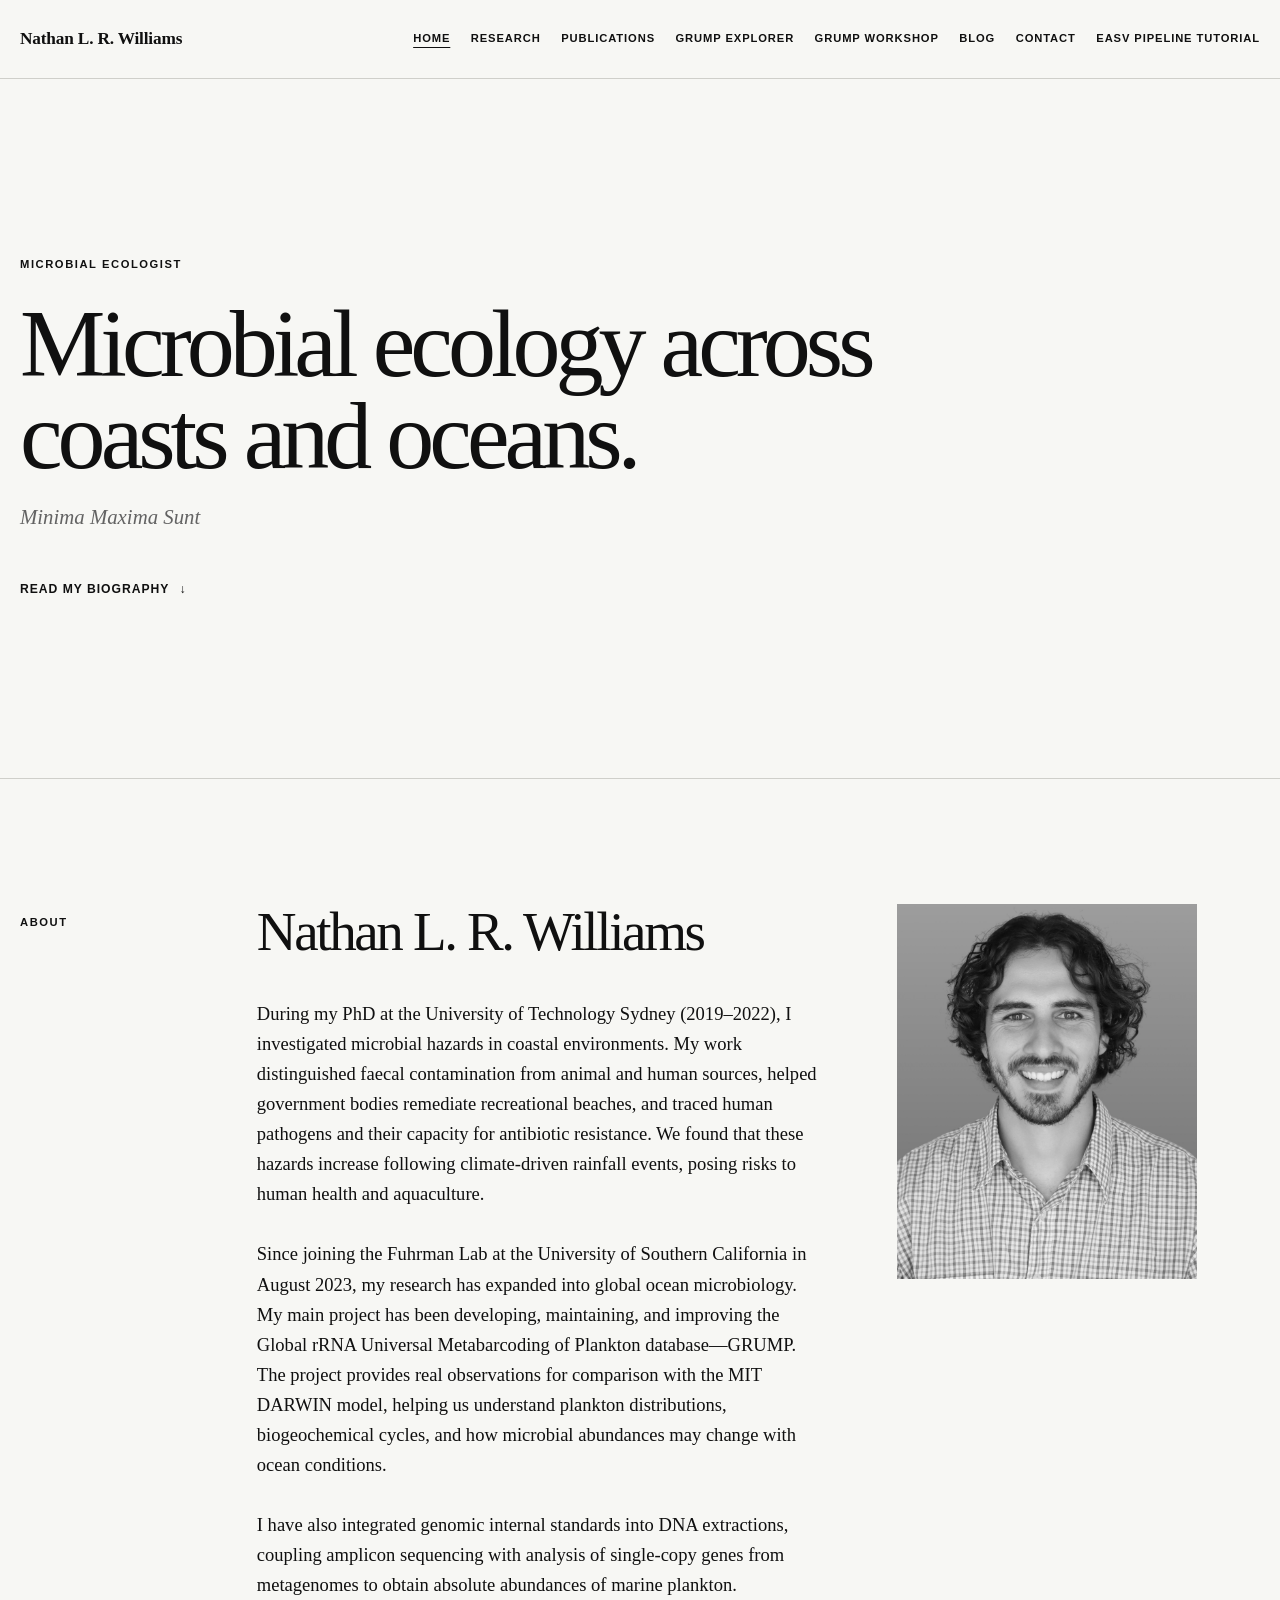
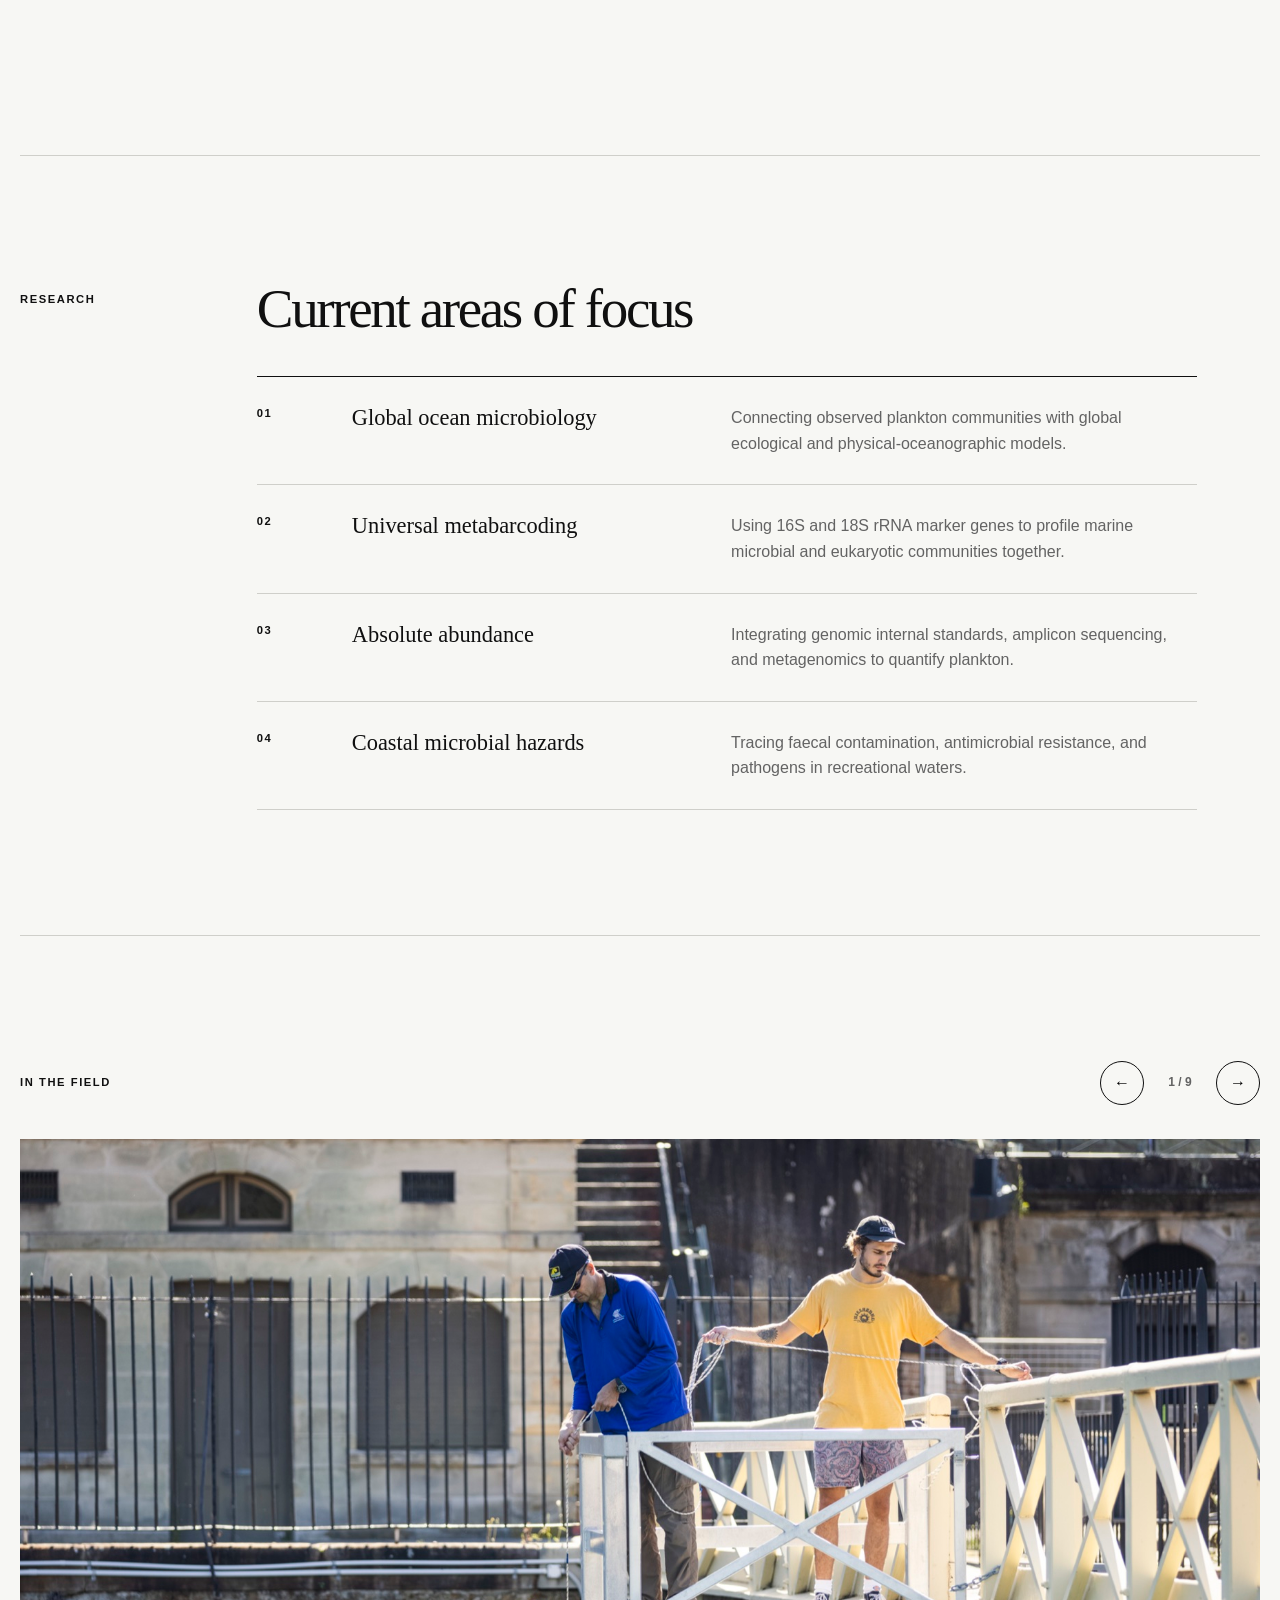
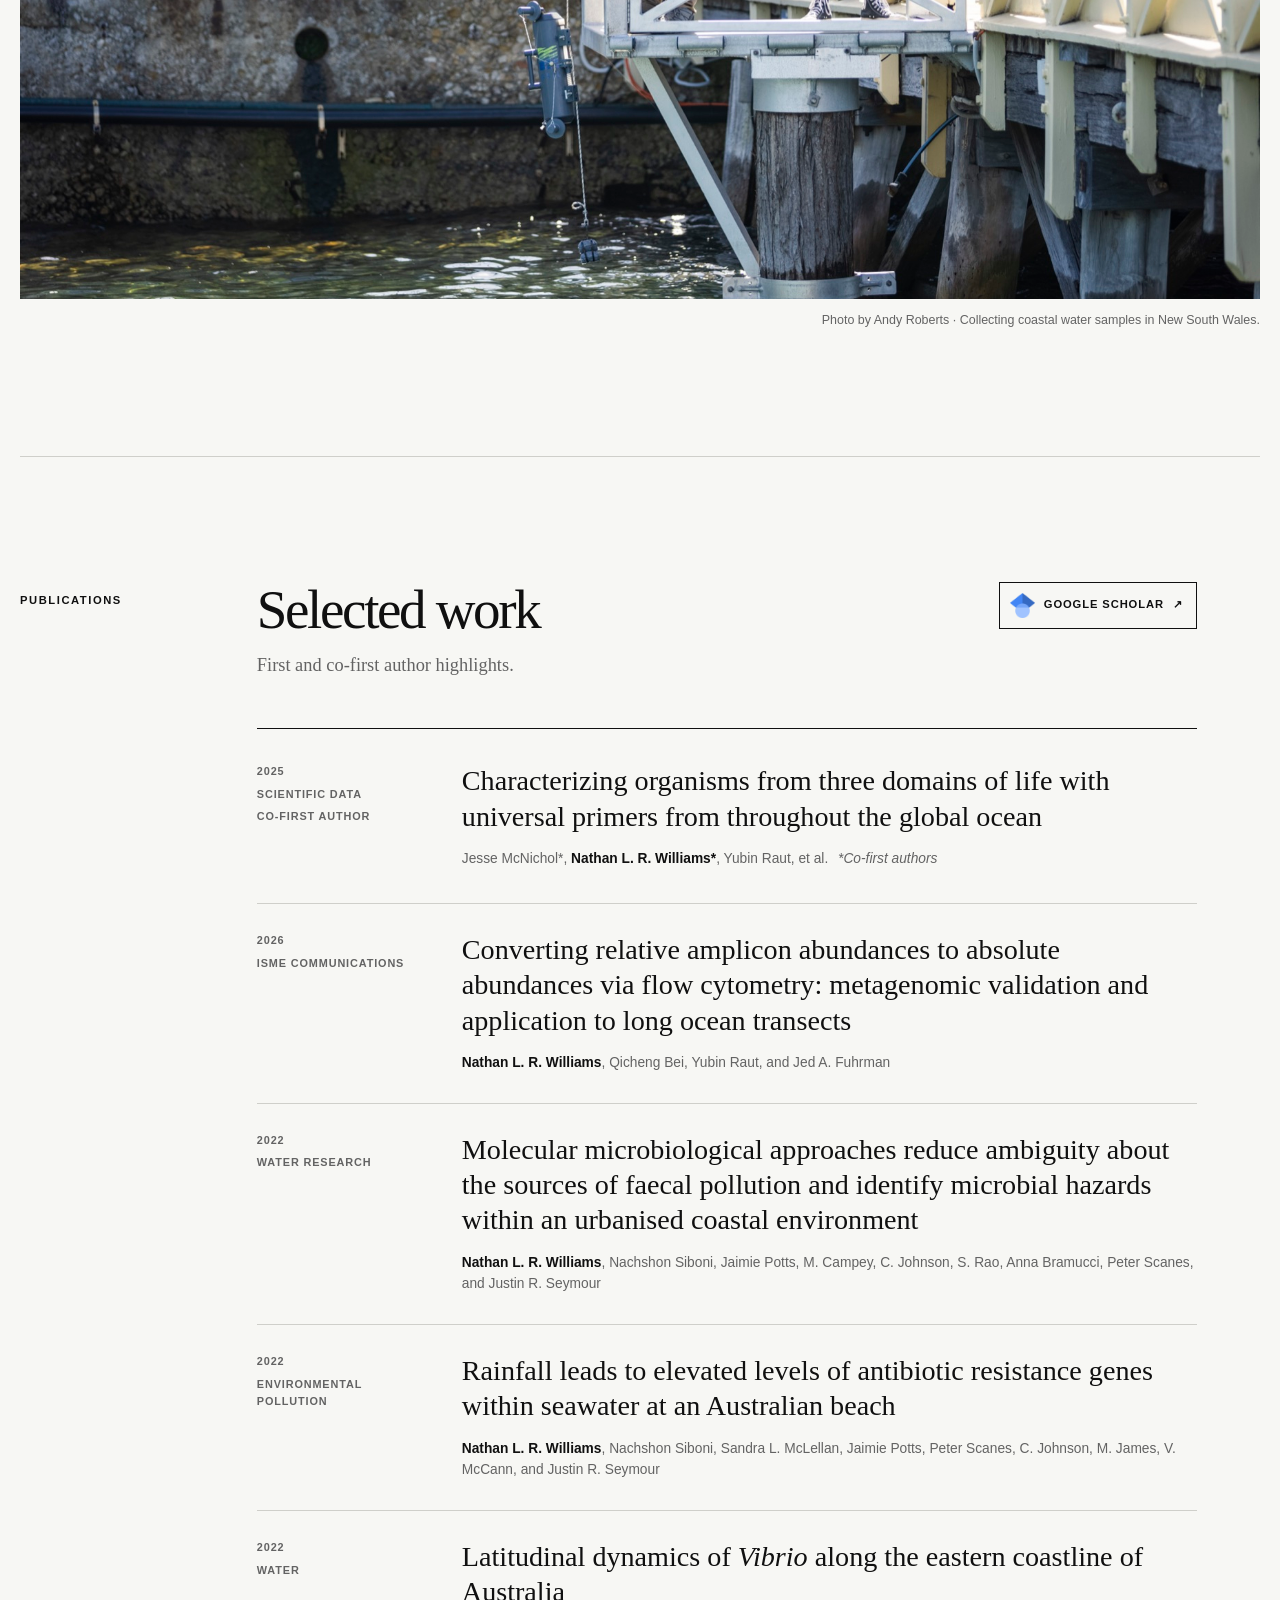
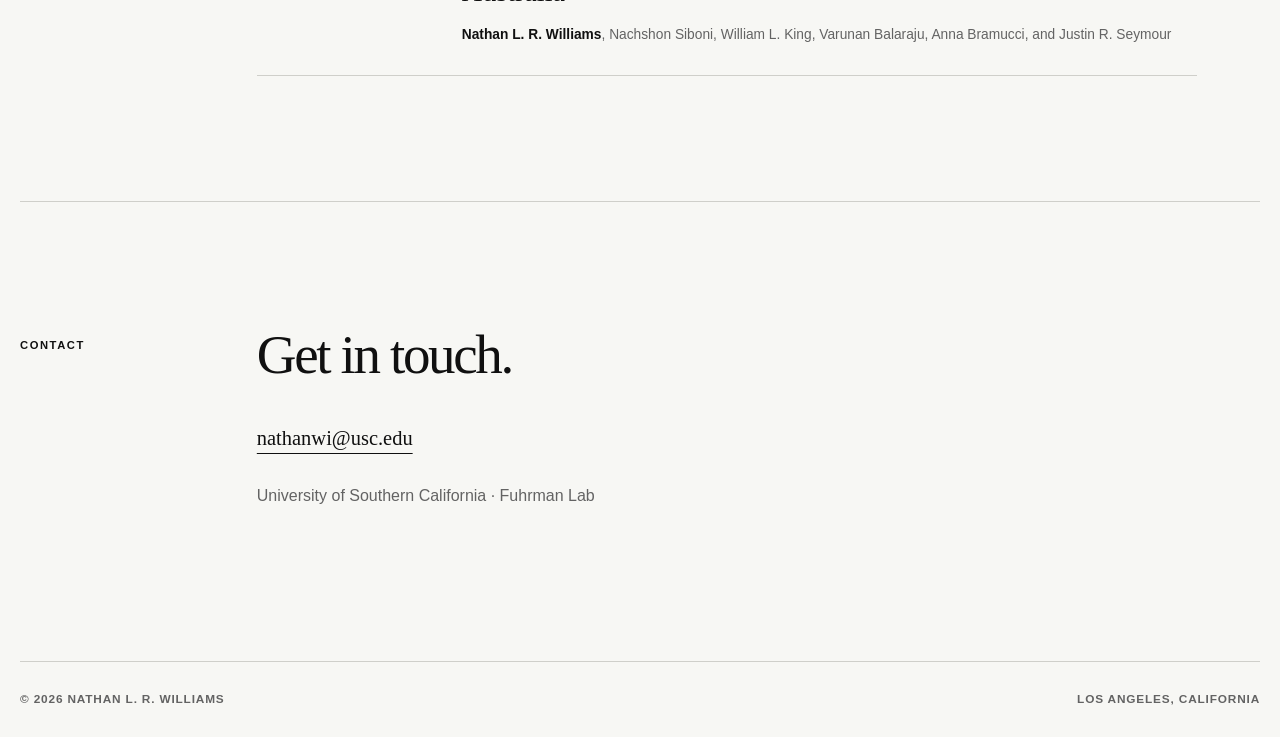
==== commit fc080195: "Link public eASV pipeline tutorial" ====
--- a/index.html
+++ b/index.html
@@ -23,7 +23,7 @@
         <a href="https://nwilliams96.github.io/GRUMP/workshop/">GRUMP Workshop</a>
         <a href="blog/index.html">Blog</a>
         <a href="#contact">Contact</a>
-        <span class="nav-pending" title="Private development site · Coming soon">eASV Pipeline Tutorial</span>
+        <a href="https://www.nathanlrwilliams.com/eASV-Pipeline-Tutorial/">eASV Pipeline Tutorial</a>
       </nav>
     </div>
   </header>
@@ -131,19 +131,19 @@
         </figure>
         <figure class="carousel-slide">
           <img loading="lazy" src="images/fieldwork%20slide%20deck/PXL_20240117_182306204.jpg" alt="Oceanographic equipment and open ocean viewed from a research vessel" />
-          <figcaption>Oceanographic fieldwork at sea.</figcaption>
+          <figcaption>Sampling at the San Pedro Ocean Time Series, Los Angeles, California</figcaption>
         </figure>
         <figure class="carousel-slide">
           <img loading="lazy" src="images/fieldwork%20slide%20deck/PXL_20240710_223654383.jpg" alt="Nathan Williams standing beside a research vessel" />
-          <figcaption>Preparing for fieldwork aboard a research vessel.</figcaption>
+          <figcaption>Sampling at the San Pedro Ocean Time Series, Los Angeles, California</figcaption>
         </figure>
         <figure class="carousel-slide">
           <img loading="lazy" src="images/fieldwork%20slide%20deck/PXL_20240911_183008460.jpg" alt="An oceanographic instrument being lowered into the ocean" />
-          <figcaption>Deploying instruments to connect biology with ocean physics.</figcaption>
+          <figcaption>Sampling at the San Pedro Ocean Time Series, Los Angeles, California</figcaption>
         </figure>
         <figure class="carousel-slide">
           <img loading="lazy" src="images/fieldwork%20slide%20deck/PXL_20241113_185504453.jpg" alt="Research vessel deck, sampling equipment, and the open ocean" />
-          <figcaption>Working across scales, from individual samples to ocean basins.</figcaption>
+          <figcaption>Sampling at the San Pedro Ocean Time Series, Los Angeles, California</figcaption>
         </figure>
       </div>
     </section>
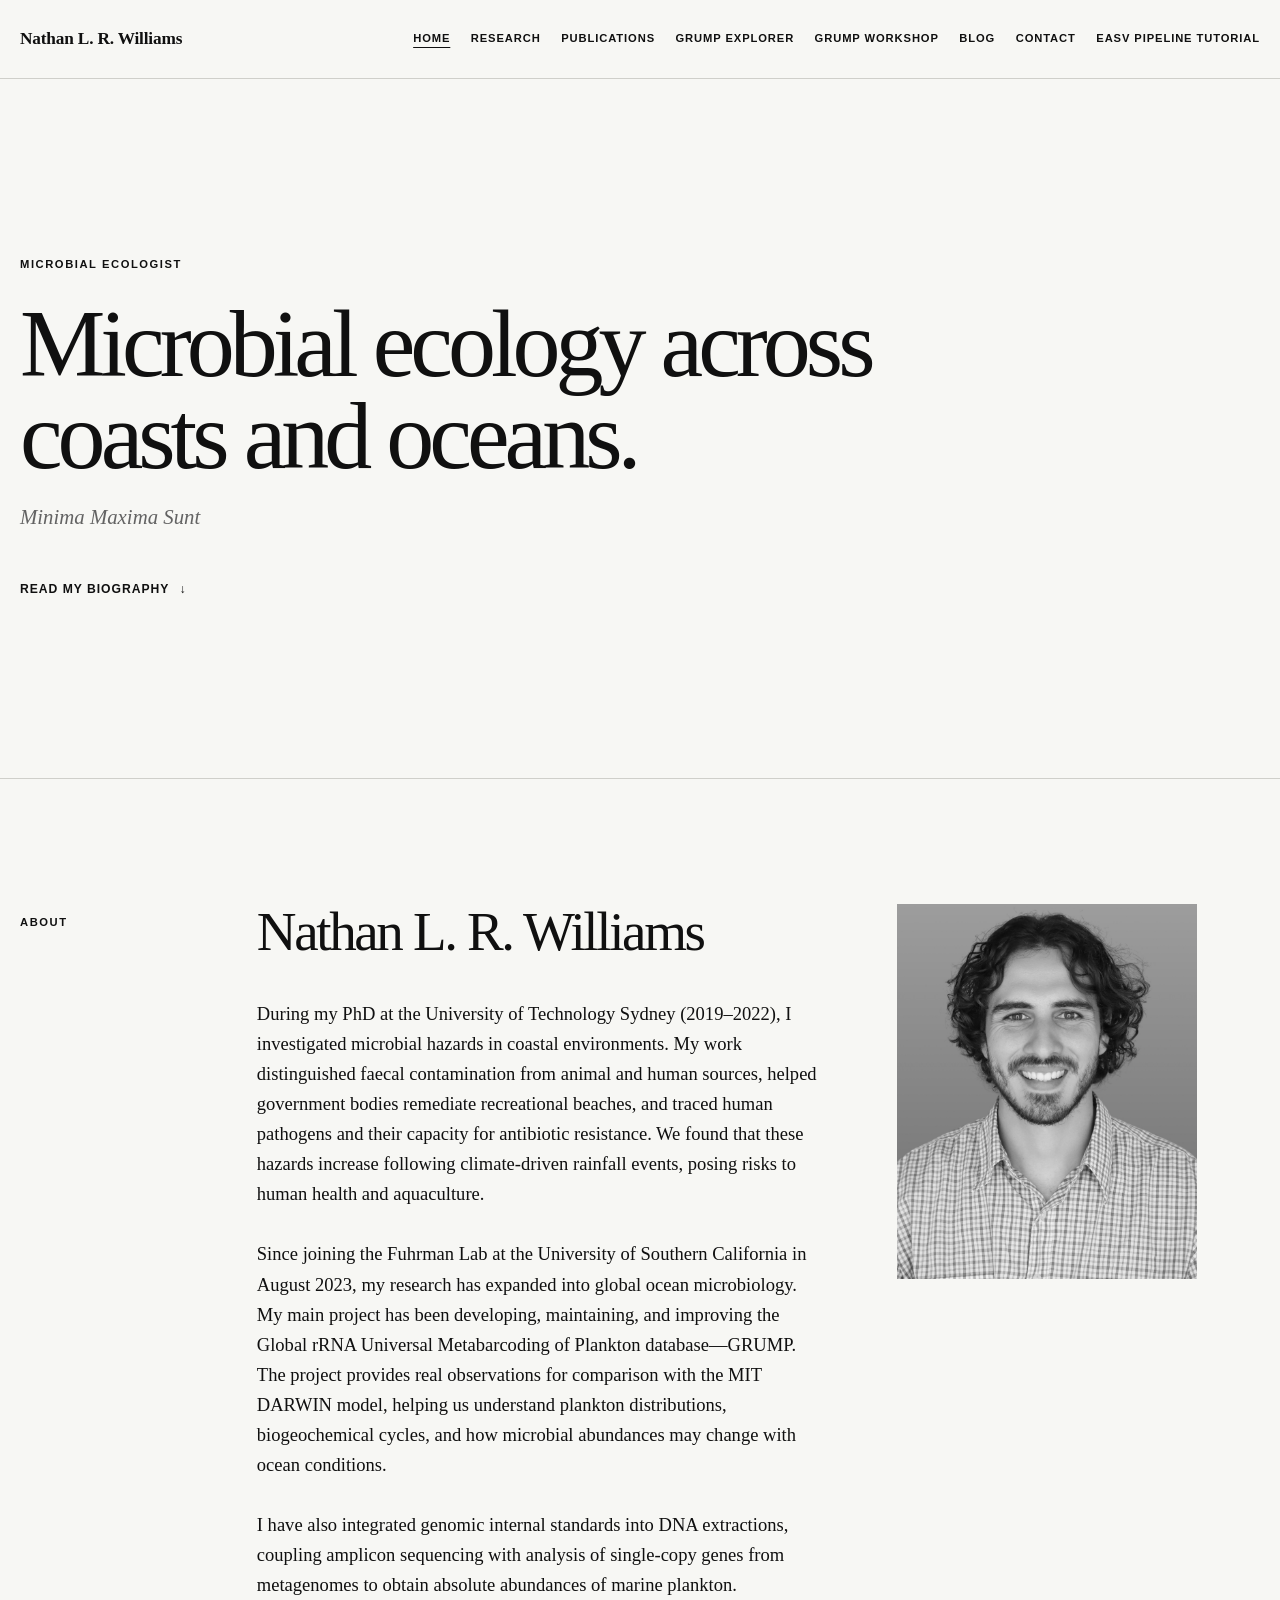
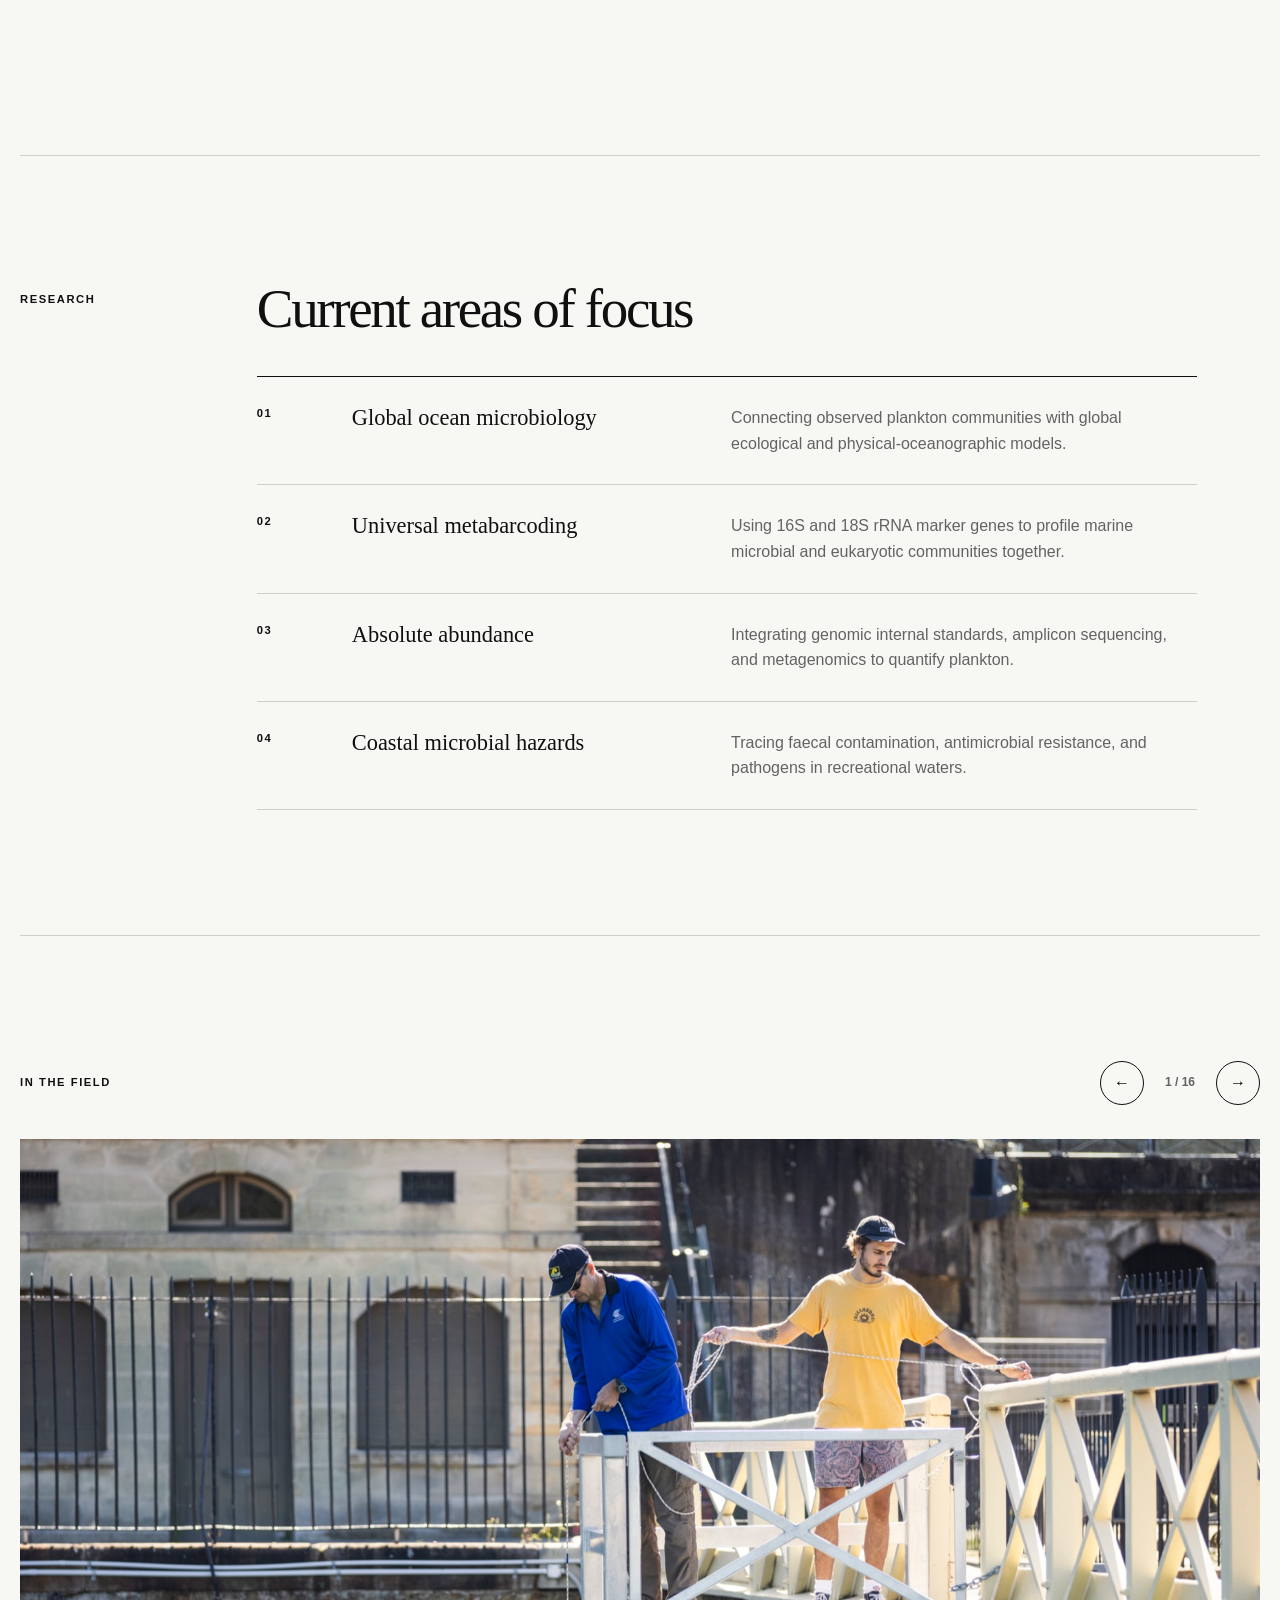
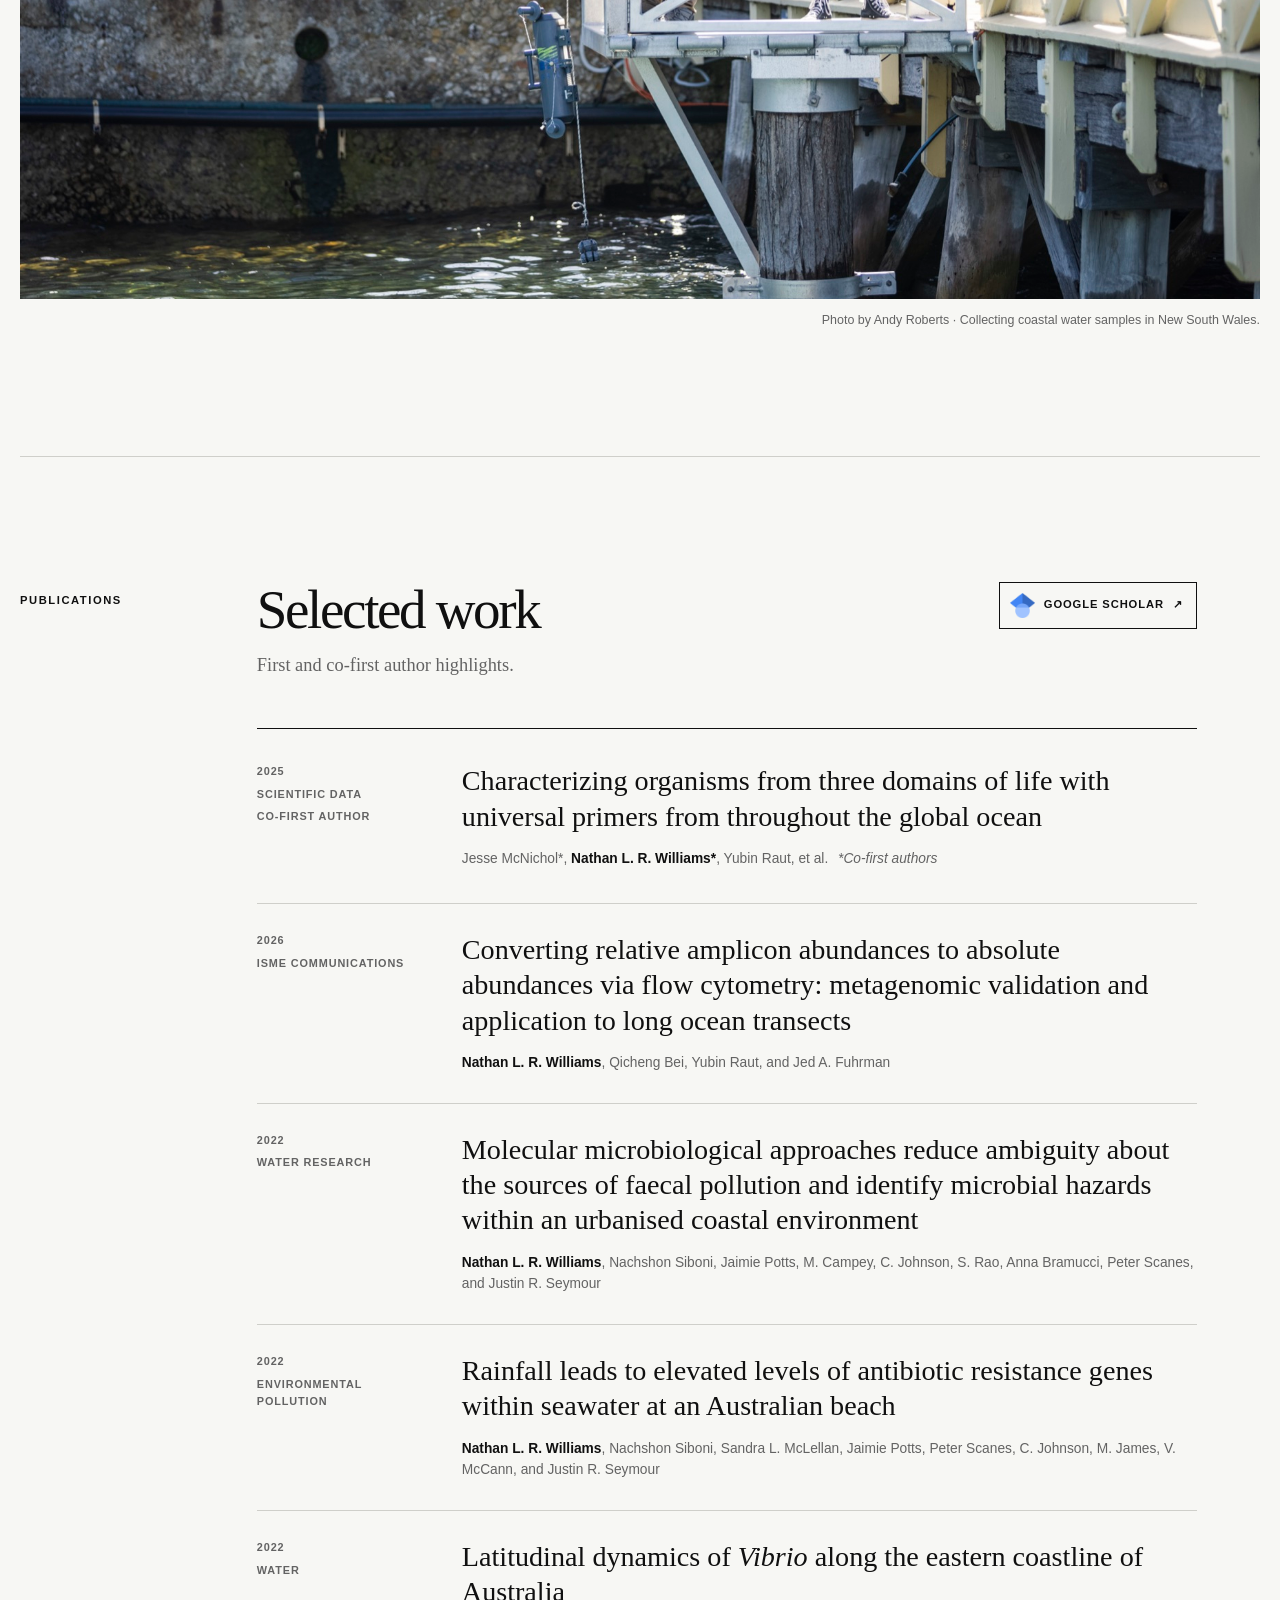
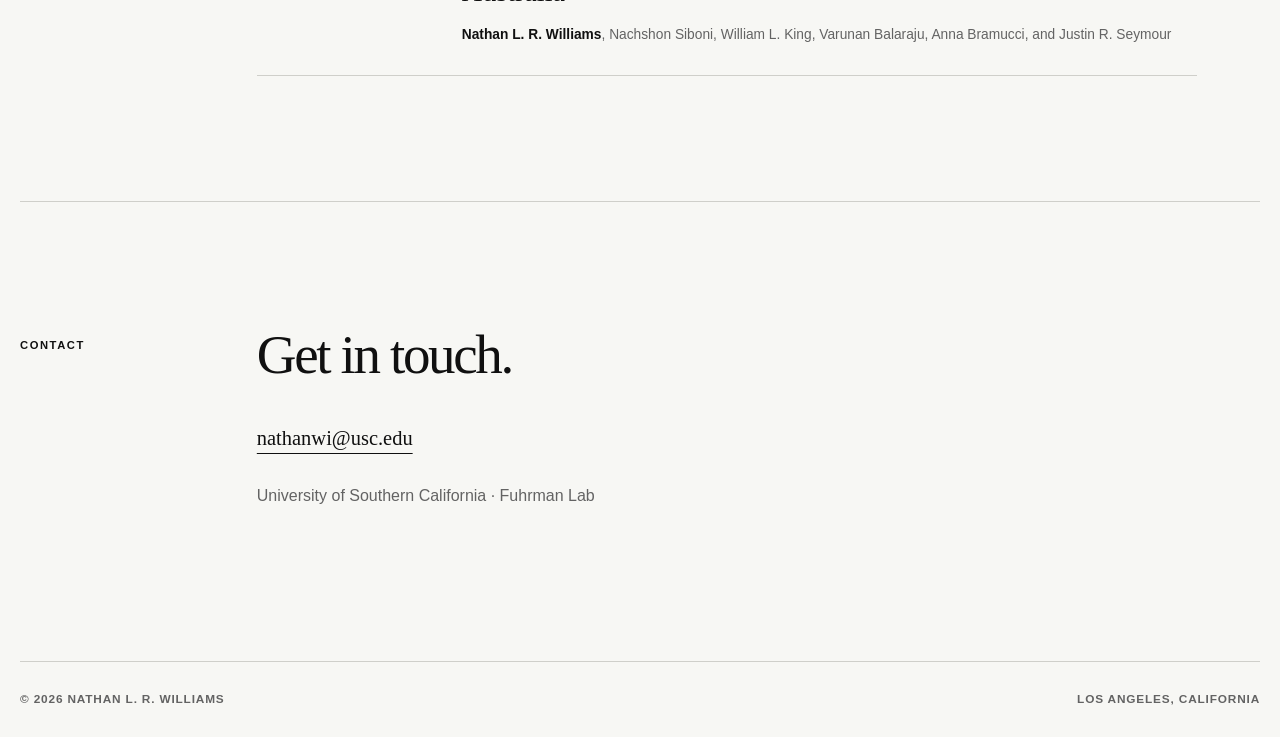
==== commit 172e5da9: "Publish first SPOT field notes post" ====
--- a/index.html
+++ b/index.html
@@ -19,8 +19,8 @@
         <a href="#home" aria-current="page">Home</a>
         <a href="#research">Research</a>
         <a href="#publications">Publications</a>
-        <a href="https://nwilliams96.github.io/GRUMP/">GRUMP Explorer</a>
-        <a href="https://nwilliams96.github.io/GRUMP/workshop/">GRUMP Workshop</a>
+        <a href="https://www.nathanlrwilliams.com/GRUMP/">GRUMP Explorer</a>
+        <a href="https://www.nathanlrwilliams.com/GRUMP/workshop/">GRUMP Workshop</a>
         <a href="blog/index.html">Blog</a>
         <a href="#contact">Contact</a>
         <a href="https://www.nathanlrwilliams.com/eASV-Pipeline-Tutorial/">eASV Pipeline Tutorial</a>
@@ -104,7 +104,7 @@
         <p class="eyebrow">In the field</p>
         <div class="carousel-controls">
           <button class="carousel-button" type="button" data-carousel-prev aria-label="Previous fieldwork photo">←</button>
-          <p class="carousel-count" aria-live="polite"><span data-carousel-current>1</span> / <span data-carousel-total>9</span></p>
+          <p class="carousel-count" aria-live="polite"><span data-carousel-current>1</span> / <span data-carousel-total>16</span></p>
           <button class="carousel-button" type="button" data-carousel-next aria-label="Next fieldwork photo">→</button>
         </div>
       </div>
@@ -143,6 +143,34 @@
         </figure>
         <figure class="carousel-slide">
           <img loading="lazy" src="images/fieldwork%20slide%20deck/PXL_20241113_185504453.jpg" alt="Research vessel deck, sampling equipment, and the open ocean" />
+          <figcaption>Sampling at the San Pedro Ocean Time Series, Los Angeles, California</figcaption>
+        </figure>
+        <figure class="carousel-slide">
+          <img loading="lazy" src="images/blog/spot-august-2026/PXL_20260812_150944974.jpg" alt="Open ocean and a cargo ship viewed from a research vessel" />
+          <figcaption>Sampling at the San Pedro Ocean Time Series, Los Angeles, California</figcaption>
+        </figure>
+        <figure class="carousel-slide">
+          <img loading="lazy" src="images/blog/spot-august-2026/PXL_20260812_155552378.jpg" alt="Peristaltic pumps and filtration supplies arranged on a research vessel" />
+          <figcaption>Sampling at the San Pedro Ocean Time Series, Los Angeles, California</figcaption>
+        </figure>
+        <figure class="carousel-slide">
+          <img loading="lazy" src="images/blog/spot-august-2026/PXL_20260812_160123368.jpg" alt="Peristaltic pumps filtering seawater aboard a research vessel" />
+          <figcaption>Sampling at the San Pedro Ocean Time Series, Los Angeles, California</figcaption>
+        </figure>
+        <figure class="carousel-slide">
+          <img loading="lazy" src="images/blog/spot-august-2026/PXL_20260812_171800835.jpg" alt="Collecting seawater from a CTD rosette on the deck of a research vessel" />
+          <figcaption>Sampling at the San Pedro Ocean Time Series, Los Angeles, California</figcaption>
+        </figure>
+        <figure class="carousel-slide">
+          <img loading="lazy" src="images/blog/spot-august-2026/PXL_20260812_171805061.jpg" alt="A researcher collecting seawater from a CTD rosette" />
+          <figcaption>Sampling at the San Pedro Ocean Time Series, Los Angeles, California</figcaption>
+        </figure>
+        <figure class="carousel-slide">
+          <img loading="lazy" src="images/blog/spot-august-2026/PXL_20260812_172816464.jpg" alt="A seawater filtration station with peristaltic pumps and sample bottles" />
+          <figcaption>Sampling at the San Pedro Ocean Time Series, Los Angeles, California</figcaption>
+        </figure>
+        <figure class="carousel-slide">
+          <img loading="lazy" src="images/blog/spot-august-2026/PXL_20260812_180644858.jpg" alt="Researchers working with oceanographic equipment on the deck of a research vessel" />
           <figcaption>Sampling at the San Pedro Ocean Time Series, Los Angeles, California</figcaption>
         </figure>
       </div>
--- a/css/style.css
+++ b/css/style.css
@@ -768,6 +768,55 @@
   border: 1px solid var(--line);
   font-family: var(--serif);
   font-size: 1.25rem;
+}
+.blog-post-header .page-hero-inner { padding-block: clamp(76px, 10vw, 126px); }
+.blog-post-header h1 {
+  max-width: 1050px;
+  margin-bottom: 0;
+  font-size: clamp(2.7rem, 6vw, 6rem);
+}
+.blog-post { padding-top: clamp(48px, 7vw, 82px); }
+.blog-feature-image { margin: 0; }
+.blog-feature-image img {
+  display: block;
+  width: 100%;
+  aspect-ratio: 16 / 9;
+  object-fit: cover;
+}
+.blog-feature-image figcaption {
+  margin-top: 11px;
+  color: var(--muted);
+  font-size: 0.76rem;
+  text-align: right;
+}
+.blog-post-prose {
+  max-width: 780px;
+  margin: clamp(58px, 8vw, 94px) auto;
+}
+.blog-post-prose p {
+  margin: 0 0 28px;
+  font-family: var(--serif);
+  font-size: clamp(1.12rem, 1.8vw, 1.4rem);
+  line-height: 1.65;
+}
+.blog-post-prose h2 {
+  margin: clamp(58px, 7vw, 82px) 0 28px;
+  font-size: clamp(2.1rem, 4vw, 3.8rem);
+}
+.blog-photo-grid {
+  columns: 2;
+  column-gap: 16px;
+  padding-top: clamp(12px, 3vw, 36px);
+  border-top: 1px solid var(--ink);
+}
+.blog-photo-grid figure {
+  break-inside: avoid;
+  margin: 0 0 16px;
+}
+.blog-photo-grid img {
+  display: block;
+  width: 100%;
+  height: auto;
 }
 
 @media (max-width: 1040px) {
@@ -835,6 +884,7 @@
   .tutorial-nav { grid-template-columns: 1fr; }
   .explorer-controls { grid-template-columns: 1fr; }
   .abundance-legend { flex-wrap: wrap; }
+  .blog-photo-grid { columns: 1; }
 }
 @media (prefers-reduced-motion: reduce) {
   html { scroll-behavior: auto; }
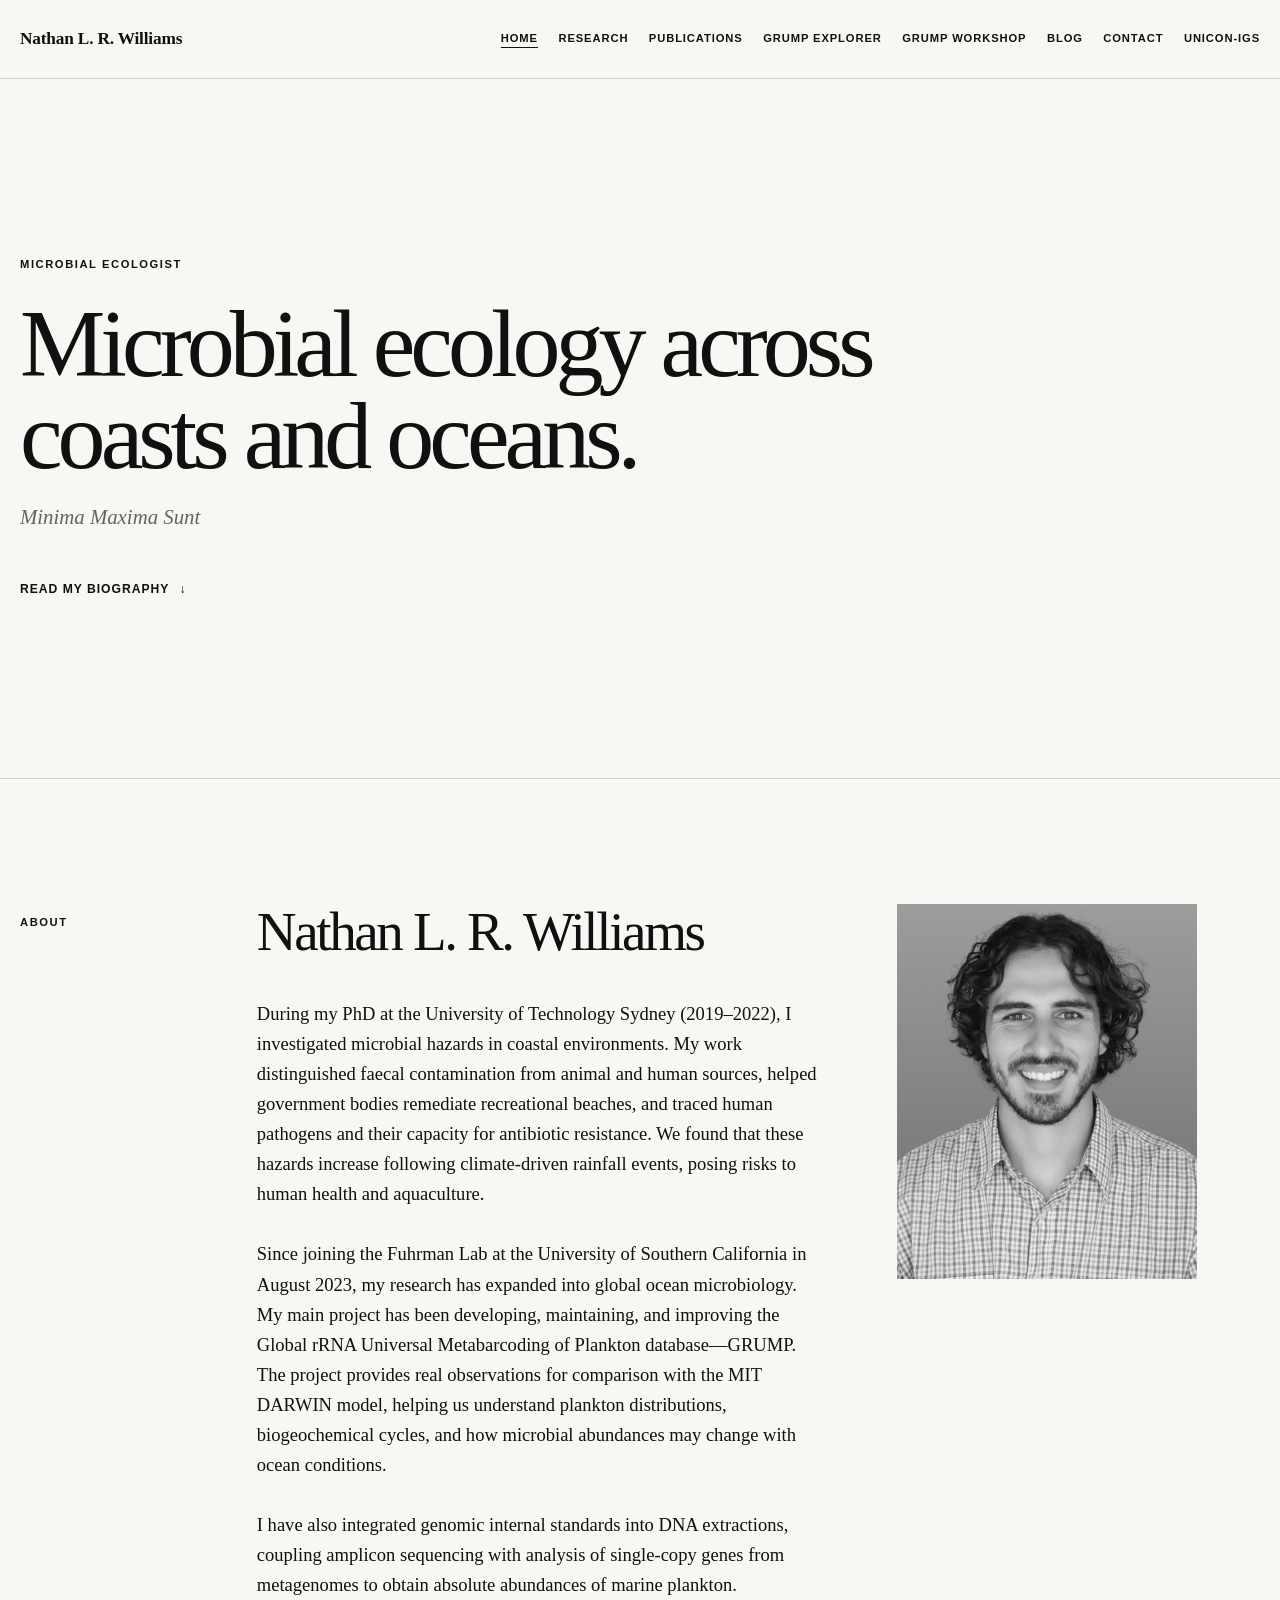
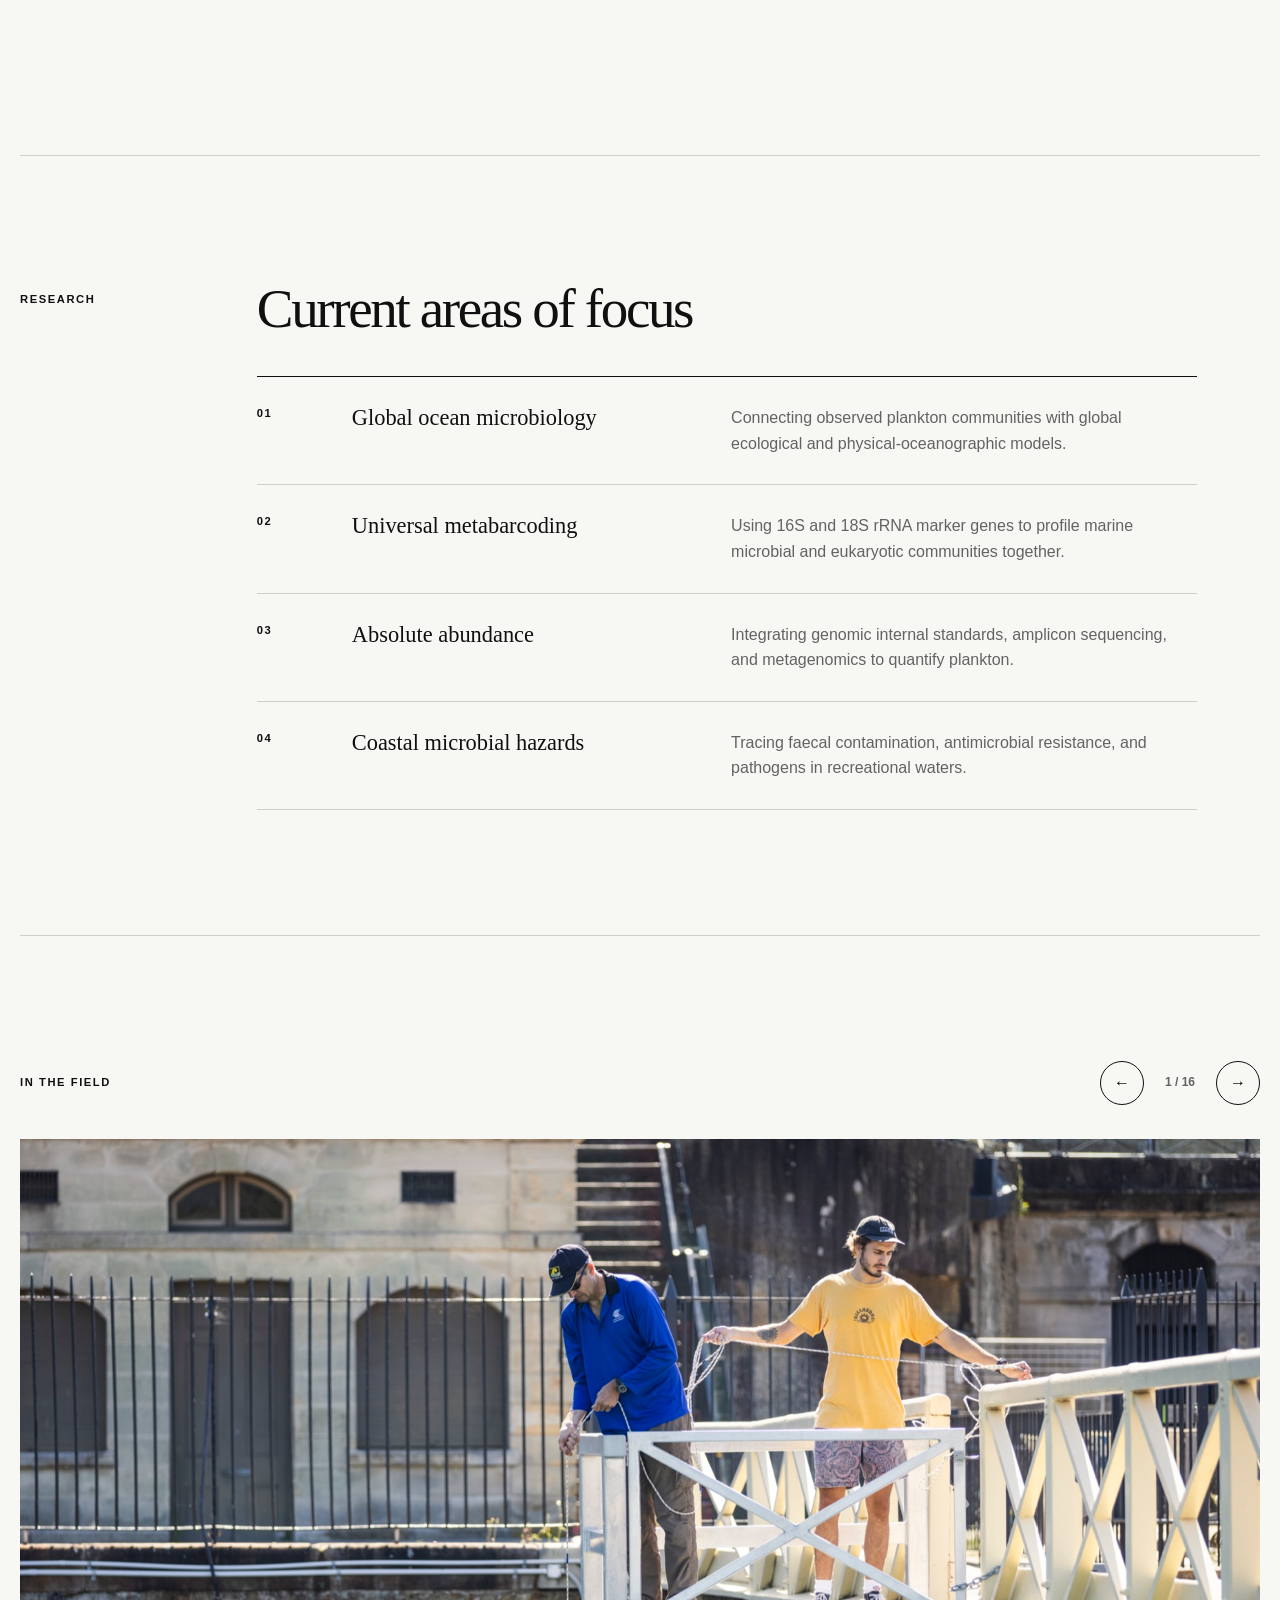
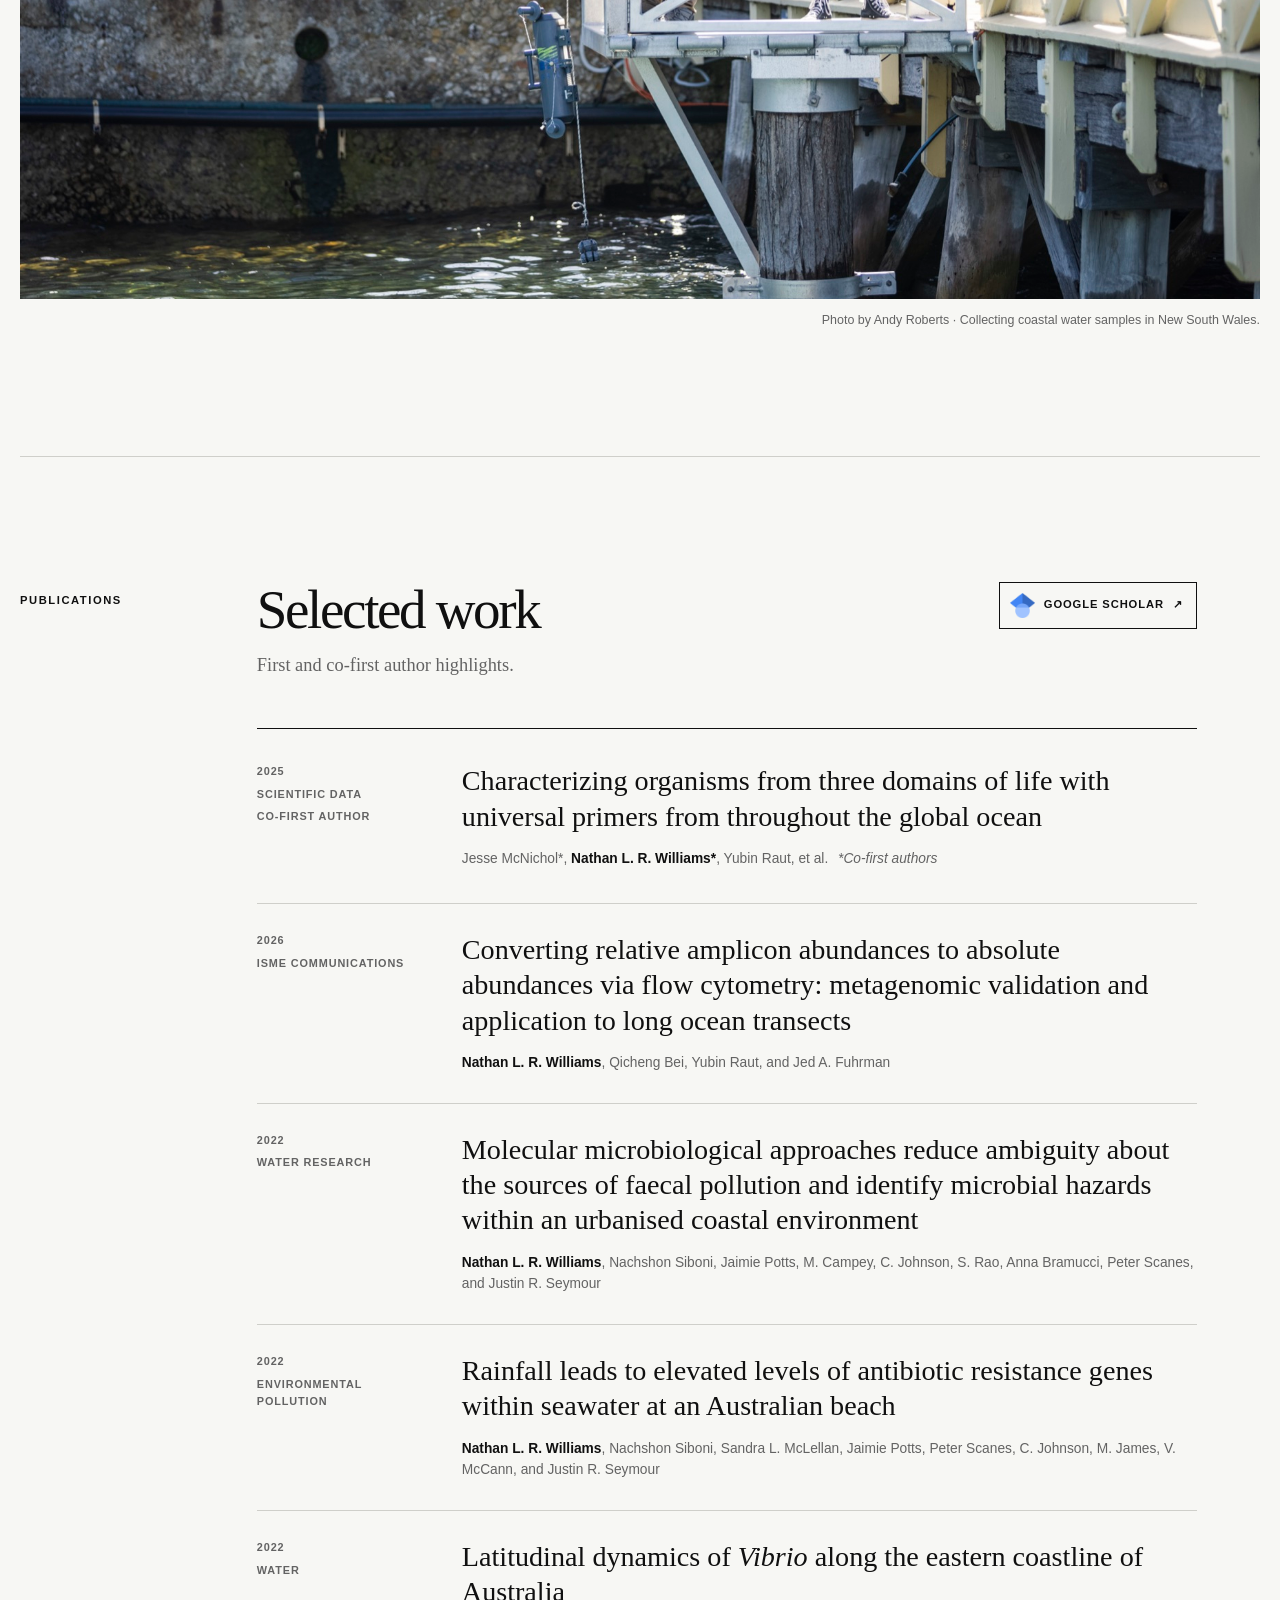
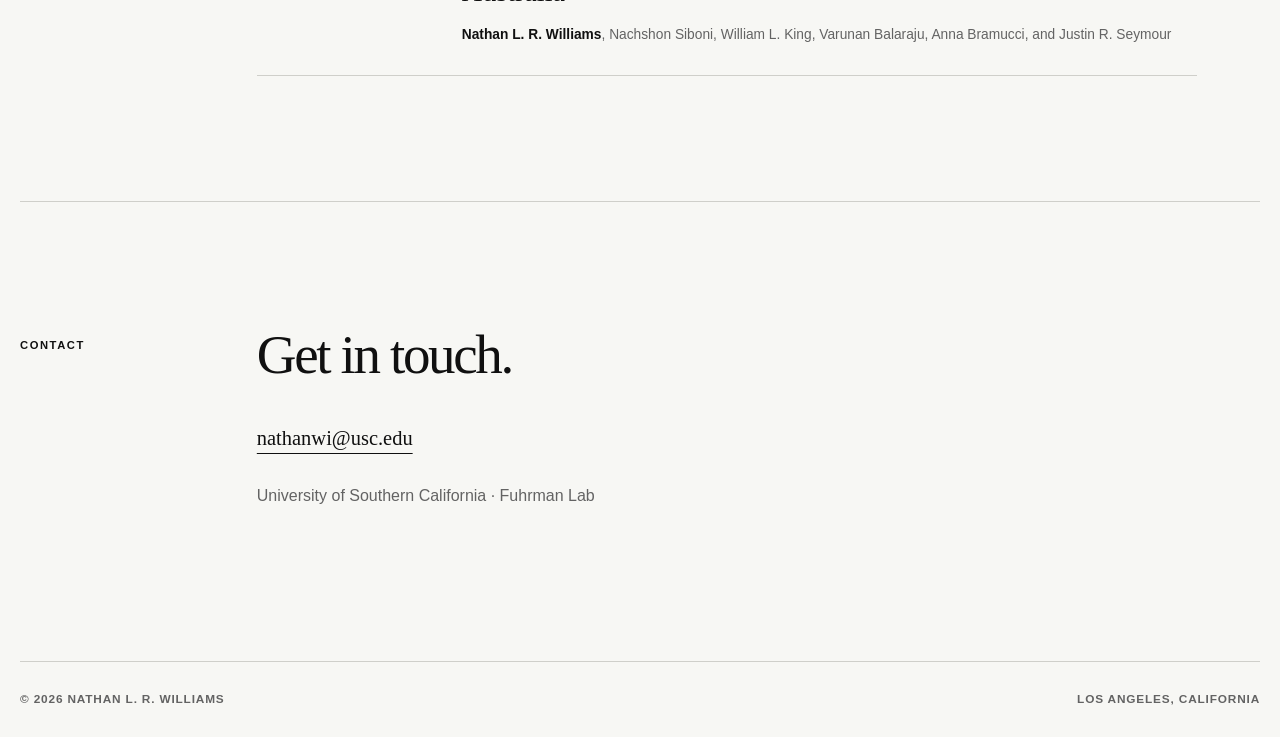
==== commit 679bc519: "Publish UniCon-IGS configuration page and redirect previous address" ====
--- a/index.html
+++ b/index.html
@@ -23,7 +23,7 @@
         <a href="https://www.nathanlrwilliams.com/GRUMP/workshop/">GRUMP Workshop</a>
         <a href="blog/index.html">Blog</a>
         <a href="#contact">Contact</a>
-        <a href="https://www.nathanlrwilliams.com/eASV-Pipeline-Tutorial/">eASV Pipeline Tutorial</a>
+        <a href="https://www.nathanlrwilliams.com/UniCon-IGS/">UniCon-IGS</a>
       </nav>
     </div>
   </header>
--- a/css/style.css
+++ b/css/style.css
@@ -769,11 +769,27 @@
   font-family: var(--serif);
   font-size: 1.25rem;
 }
-.blog-post-header .page-hero-inner { padding-block: clamp(76px, 10vw, 126px); }
+.blog-post-header,
+.blog-post {
+  font-family: ui-monospace, SFMono-Regular, Menlo, Monaco, Consolas, "Liberation Mono", "Courier New", monospace;
+  font-size: 1rem;
+}
+.blog-post-header .page-hero-inner { padding-block: clamp(64px, 8vw, 96px); }
+.blog-post-header .kicker,
+.blog-post-header h1,
+.blog-feature-image figcaption,
+.blog-post-prose p,
+.blog-post-prose h2 {
+  font-family: inherit;
+  font-size: 1rem;
+  letter-spacing: 0;
+  line-height: 1.65;
+}
+.blog-post-header .kicker { text-transform: none; }
 .blog-post-header h1 {
-  max-width: 1050px;
-  margin-bottom: 0;
-  font-size: clamp(2.7rem, 6vw, 6rem);
+  max-width: 820px;
+  margin: 24px 0 0;
+  font-weight: 600;
 }
 .blog-post { padding-top: clamp(48px, 7vw, 82px); }
 .blog-feature-image { margin: 0; }
@@ -786,7 +802,6 @@
 .blog-feature-image figcaption {
   margin-top: 11px;
   color: var(--muted);
-  font-size: 0.76rem;
   text-align: right;
 }
 .blog-post-prose {
@@ -795,13 +810,10 @@
 }
 .blog-post-prose p {
   margin: 0 0 28px;
-  font-family: var(--serif);
-  font-size: clamp(1.12rem, 1.8vw, 1.4rem);
-  line-height: 1.65;
 }
 .blog-post-prose h2 {
   margin: clamp(58px, 7vw, 82px) 0 28px;
-  font-size: clamp(2.1rem, 4vw, 3.8rem);
+  font-weight: 700;
 }
 .blog-photo-grid {
   columns: 2;
